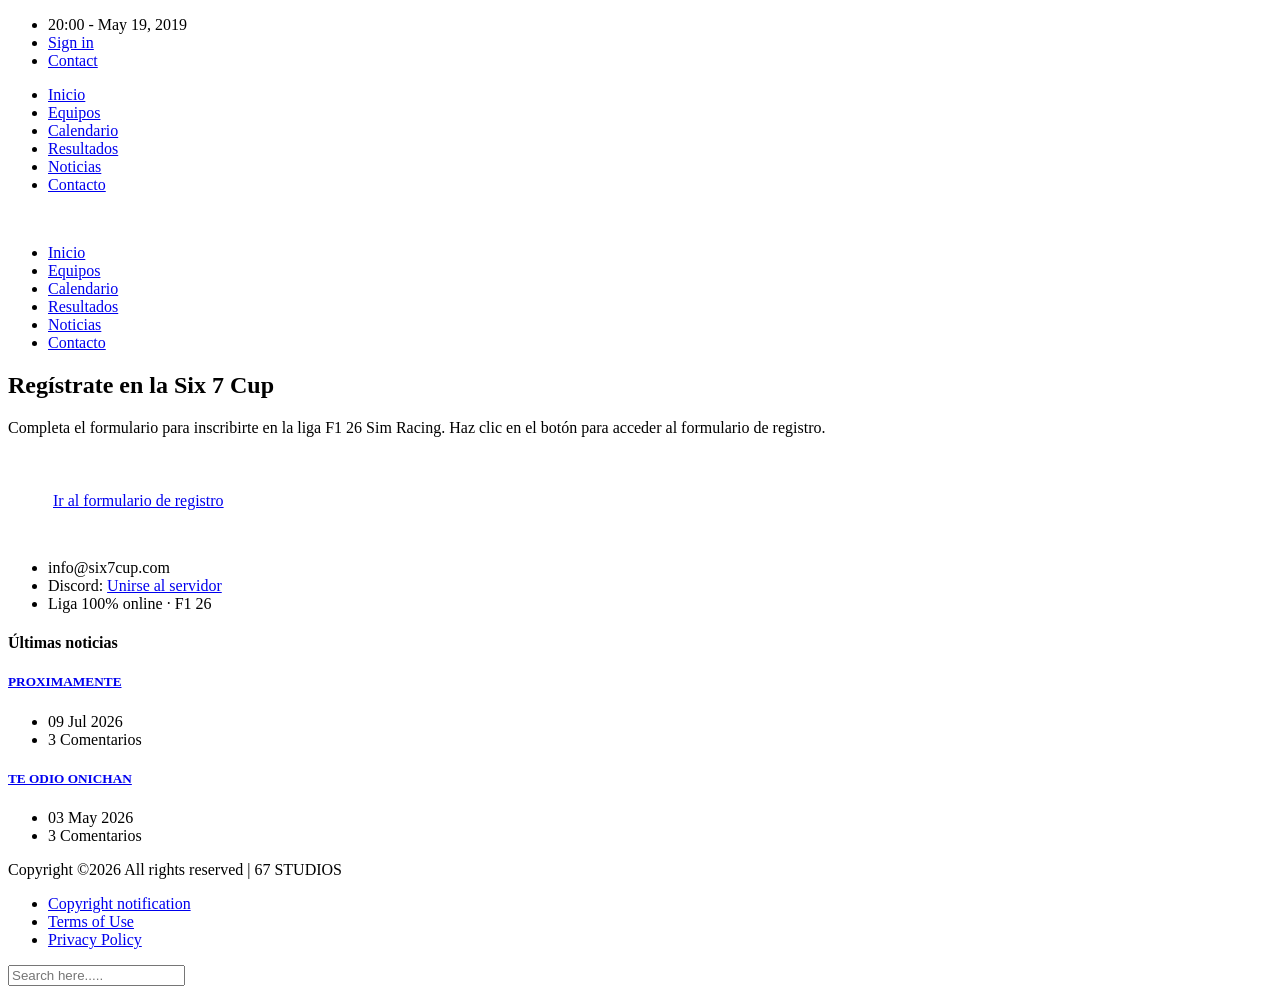
==== blog.html @ 01f26363 "Add files via upload" ====
<!DOCTYPE html>
<html lang="zxx">

<head>
    <meta charset="UTF-8">
    <meta name="description" content="Six 7 Cup - Inscripciones F1 26 Sim Racing League">
    <meta name="keywords" content="Six 7 Cup, F1 26, sim racing, liga, esports, iRacing, F1, inscripciones, registro">
    <meta name="viewport" content="width=device-width, initial-scale=1.0">
    <meta http-equiv="X-UA-Compatible" content="ie=edge">
    <title>Six 7 Cup | Registro</title>

    <!-- Google Font -->
    <link href="https://fonts.googleapis.com/css2?family=Titillium+Web:wght@400;600;700;900&family=Roboto:wght@300;400;500;700&display=swap" rel="stylesheet">

    <!-- Css Styles -->
    <link rel="stylesheet" href="css/bootstrap.min.css" type="text/css">
    <link rel="stylesheet" href="css/font-awesome.min.css" type="text/css">
    <link rel="stylesheet" href="css/owl.carousel.min.css" type="text/css">
    <link rel="stylesheet" href="css/magnific-popup.css" type="text/css">
    <link rel="stylesheet" href="css/slicknav.min.css" type="text/css">
    <link rel="stylesheet" href="css/style.css" type="text/css">
</head>

<body>
    <!-- Page Preloder -->
    <div id="preloder">
        <div class="loader"></div>
    </div>

    <!-- Offcanvas Menu Section Begin -->
    <div class="offcanvas-menu-overlay"></div>
    <div class="offcanvas-menu-wrapper">
        <div class="canvas-close">
            <i class="fa fa-close"></i>
        </div>
        <div class="search-btn search-switch">
            <i class="fa fa-search"></i>
        </div>
        <div class="header__top--canvas">
            <div class="ht-info">
                <ul>
                    <li>20:00 - May 19, 2019</li>
                    <li><a href="#">Sign in</a></li>
                    <li><a href="#">Contact</a></li>
                </ul>
            </div>
            <div class="ht-links">
                <a href="#"><i class="fa fa-facebook"></i></a>
                <a href="#"><i class="fa fa-vimeo"></i></a>
                <a href="#"><i class="fa fa-twitter"></i></a>
                <a href="#"><i class="fa fa-google-plus"></i></a>
                <a href="#"><i class="fa fa-instagram"></i></a>
            </div>
        </div>
        <ul class="main-menu mobile-menu">
            <li><a href="./index.html">Inicio</a></li>
            <li><a href="./club.html">Equipos</a></li>
            <li><a href="./schedule.html">Calendario</a></li>
            <li><a href="./result.html">Resultados</a></li>
            <li class="active"><a href="./blog.html">Noticias</a></li>
            <li><a href="./contact.html">Contacto</a></li>
        </ul>
        <div id="mobile-menu-wrap"></div>
    </div>
    <!-- Offcanvas Menu Section End -->

    <!-- Header Section Begin -->
    <header class="header-section">
        <div class="header__top">
            <div class="container">
                <div class="row">
                    <div class="col-lg-6">
                </div>
            </div>
        </div>
        <div class="header__nav">
            <div class="container">
                <div class="row">
                    <div class="col-lg-2">
                        <div class="logo">
                            <a href="./index.html"><img src="img/logo.png" alt=""></a>
                        </div>
                    </div>
                    <div class="col-lg-10">
                        <div class="nav-menu">
                            <ul class="main-menu">
                                <li class="active"><a href="./index.html">Inicio</a></li>
                                <li><a href="./club.html">Equipos</a></li>
                                <li><a href="./schedule.html">Calendario</a></li>
                                <li><a href="./result.html">Resultados</a></li>
                                <li><a href="./blog.html">Noticias</a></li>
                                <li><a href="./contact.html">Contacto</a></li>
                            </ul>
                            <div class="nm-right search-switch">
                                <i class="fa fa-search"></i>
                            </div>
                        </div>
                    </div>
                </div>
                <div class="canvas-open">
                    <i class="fa fa-bars"></i>
                </div>
            </div>
        </div>
    </header>
    <!-- Header End -->
     
    <!-- Breadcrumb Section Begin -->
    <section class="breadcrumb-section">
        <div class="container">
            <div class="row">
                <div class="col-lg-12">
                    <div class="bs-text">
                        <div class="container">
            <div class="row justify-content-center">
                <div class="col-lg-8 text-center">
                    <h2 style="margin-bottom: 20px;">Regístrate en la Six 7 Cup</h2>
                    <p style="margin-bottom: 40px; font-size: 16px;">
                        Completa el formulario para inscribirte en la liga F1 26 Sim Racing.
                        Haz clic en el botón para acceder al formulario de registro.
                    </p>
                    <a href="https://forms.gle/6UCf3dam8zU6a4mZ9" target="_blank" rel="noopener" class="site-btn" style="display: inline-block; padding: 15px 45px;">
                        Ir al formulario de registro
                    </a>
                </div>
            </div>
        </div>
                    </div>
                </div>
            </div>
        </div>
    </section>
    <!-- Breadcrumb Section End -->
    <!-- Blog Section End -->

    <!-- Footer Section Begin -->
    <footer class="footer-section">
        <div class="container">
            <div class="row">
                <div class="col-lg-3 col-md-6">
                    <div class="fs-logo">
                        <div class="logo">
                            <a href="./index.html"><img src="img/logo.png" alt=""></a>
                        </div>
                        <ul>
                            <li><i class="fa fa-envelope"></i> info@six7cup.com</li>
                            <li> <i class="fab fa-discord"></i> Discord: <a href="https://discord.gg/sHePrNEVdB" target="_blank" class="discord-btn">  Unirse al servidor </a></li>
                            <li><i class="fa fa-thumb-tack"></i> Liga 100% online &middot; F1 26</li>
                        </ul>
                        <div class="fs-social">
                            <a href="https://www.tiktok.com/@six.seven.cup" target="_blank">
                            <i class="fab fa-tiktok"></i>
                            </a>
                            <a href="https://www.instagram.com/sixseven_cup/" target="_blank">
                            <i class="fab fa-instagram"></i>
                            </a>
                            </div>
                        </div>
                </div>
              
                <div class="col-lg-4">
                    <div class="fs-widget">
                        <h4>Últimas noticias</h4>

                        <div class="fw-item">
                            <h5><a href="#">PROXIMAMENTE</a></h5>
                            <ul>
                                <li><i class="fa fa-calendar"></i> 09 Jul 2026</li>
                                <li><i class="fa fa-edit"></i> 3 Comentarios</li>
                            </ul>
                        </div>
                        <div class="fw-item">
                            <h5><a href="#">TE ODIO ONICHAN</a></h5>
                            <ul>
                                <li><i class="fa fa-calendar"></i> 03 May 2026</li>
                                <li><i class="fa fa-edit"></i> 3 Comentarios</li>
                            </ul>
                        </div>
                    </div>
                </div>
            </div>
        </div>
        <div class="container">
            <div class="copyright-option">
                <div class="row">
                    <div class="col-lg-12">
                        <div class="co-text"><p><!-- Link back to Colorlib can't be removed. Template is licensed under CC BY 3.0. -->
  Copyright &copy;<script>document.write(new Date().getFullYear());</script> All rights reserved | 67 STUDIOS</a>
  <!-- Link back to Colorlib can't be removed. Template is licensed under CC BY 3.0. --></p></div>
                        <div class="co-widget">
                            <ul>
                                <li><a href="#">Copyright notification</a></li>
                                <li><a href="#">Terms of Use</a></li>
                                <li><a href="#">Privacy Policy</a></li>
                            </ul>
                        </div>
                    </div>
                </div>
            </div>
        </div>
    </footer>
    <!-- Footer Section End -->

    <!-- Search model Begin -->
    <div class="search-model">
        <div class="h-100 d-flex align-items-center justify-content-center">
            <div class="search-close-switch"><i class="fa fa-close"></i></div>
            <form class="search-model-form">
                <input type="text" id="search-input" placeholder="Search here.....">
            </form>
        </div>
    </div>
    <!-- Search model end -->

    <!-- Js Plugins -->
    <script src="js/jquery-3.3.1.min.js"></script>
    <script src="js/bootstrap.min.js"></script>
    <script src="js/jquery.magnific-popup.min.js"></script>
    <script src="js/jquery.slicknav.js"></script>
    <script src="js/owl.carousel.min.js"></script>
    <script src="js/main.js"></script>
</body>

</html>
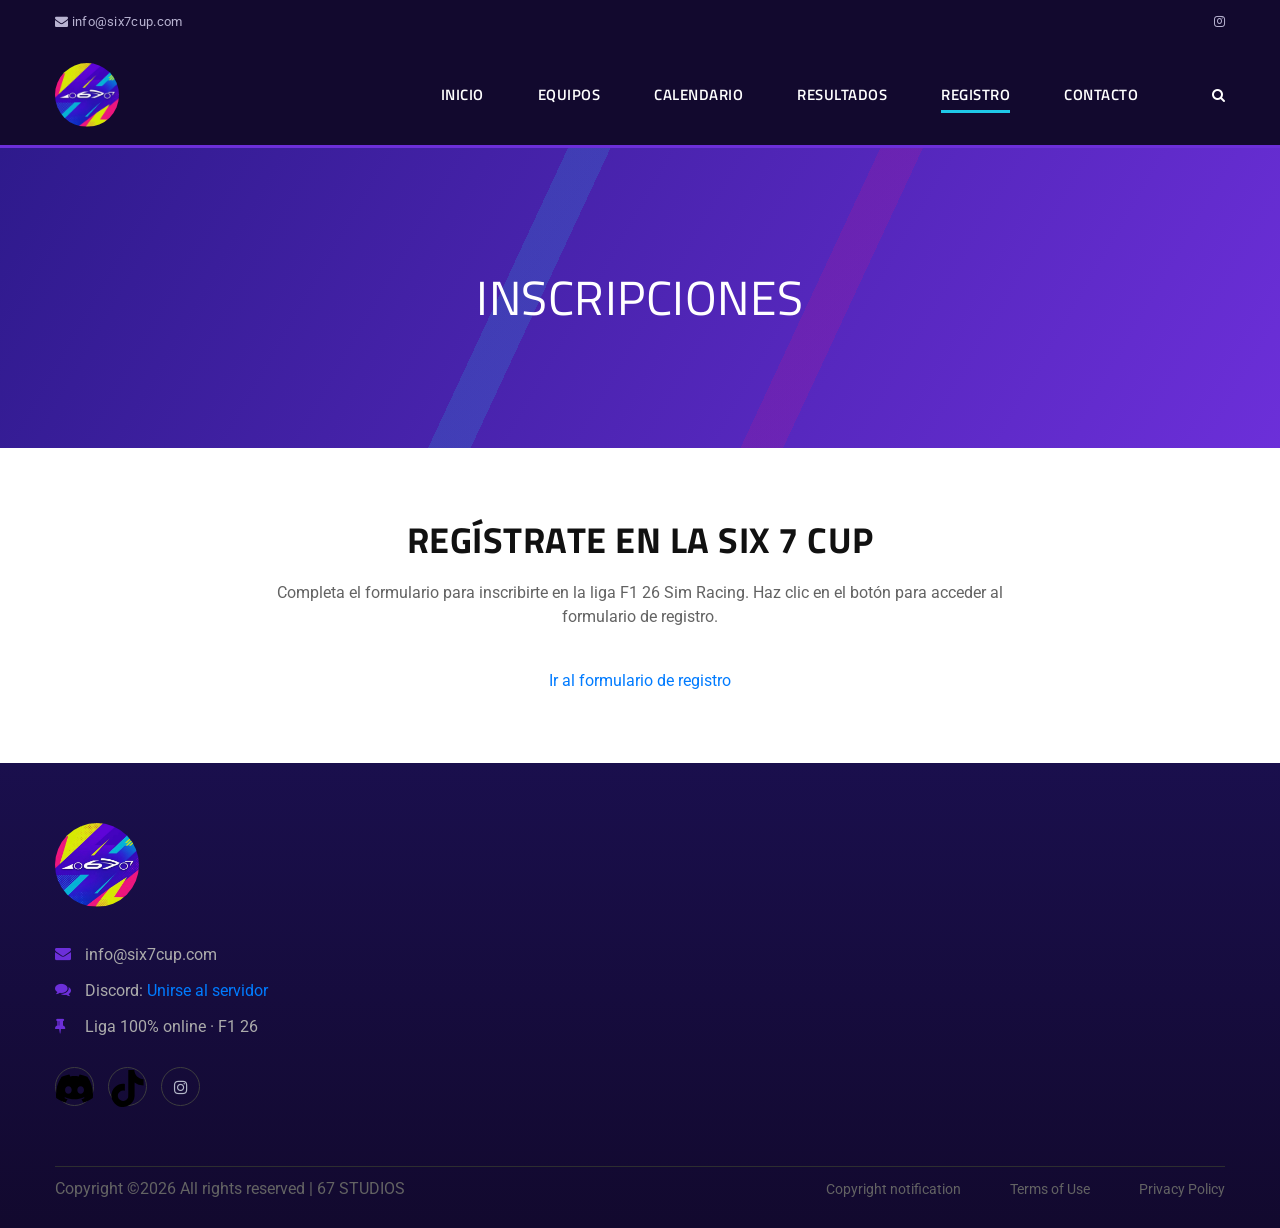
==== commit b4562dce: "Update blog.html" ====
--- a/blog.html
+++ b/blog.html
@@ -39,17 +39,13 @@
         <div class="header__top--canvas">
             <div class="ht-info">
                 <ul>
-                    <li>20:00 - May 19, 2019</li>
-                    <li><a href="#">Sign in</a></li>
-                    <li><a href="#">Contact</a></li>
+                    <li><a href="./contact.html">Contacto</a></li>
                 </ul>
             </div>
             <div class="ht-links">
-                <a href="#"><i class="fa fa-facebook"></i></a>
-                <a href="#"><i class="fa fa-vimeo"></i></a>
-                <a href="#"><i class="fa fa-twitter"></i></a>
-                <a href="#"><i class="fa fa-google-plus"></i></a>
-                <a href="#"><i class="fa fa-instagram"></i></a>
+                <a href="https://discord.gg/sHePrNEVdB" target="_blank" aria-label="Discord"><svg viewBox="0 0 24 24"><path d="M20.317 4.3698a19.7913 19.7913 0 00-4.8851-1.5152.0741.0741 0 00-.0785.0371c-.211.3753-.4447.8648-.6083 1.2495-1.8447-.2762-3.68-.2762-5.4868 0-.1636-.3933-.4058-.8742-.6177-1.2495a.077.077 0 00-.0785-.037 19.7362 19.7362 0 00-4.8852 1.515.0699.0699 0 00-.0321.0277C.5334 9.0458-.319 13.5799.0992 18.0578a.0824.0824 0 00.0312.0561c2.0528 1.5076 4.0413 2.4228 5.9929 3.0294a.0777.0777 0 00.0842-.0276c.4616-.6304.8731-1.2952 1.226-1.9942a.076.076 0 00-.0416-.1057c-.6528-.2476-1.2743-.5495-1.8722-.8923a.077.077 0 01-.0076-.1277c.1258-.0943.2517-.1923.3718-.2914a.0743.0743 0 01.0776-.0105c3.9278 1.7933 8.18 1.7933 12.0614 0a.0739.0739 0 01.0785.0095c.1202.099.246.1981.3728.2924a.077.077 0 01-.0066.1276 12.2986 12.2986 0 01-1.873.8914.0766.0766 0 00-.0407.1067c.3604.698.7719 1.3628 1.225 1.9932a.076.076 0 00.0842.0286c1.961-.6066 3.9495-1.5218 6.0023-3.0294a.077.077 0 00.0313-.0552c.5004-5.177-.8382-9.6739-3.5485-13.6604a.061.061 0 00-.0312-.0286zM8.02 15.3312c-1.1825 0-2.1569-1.0857-2.1569-2.419 0-1.3332.9555-2.419 2.157-2.419 1.2108 0 2.1757 1.0952 2.1568 2.419.0002 1.3332-.9555 2.419-2.1569 2.419zm7.9748 0c-1.1825 0-2.1569-1.0857-2.1569-2.419 0-1.3332.9554-2.419 2.1569-2.419 1.2108 0 2.1757 1.0952 2.1568 2.419 0 1.3332-.946 2.419-2.1568 2.419Z"/></svg></a>
+                <a href="https://www.tiktok.com/@six.seven.cup" target="_blank" aria-label="TikTok"><svg viewBox="0 0 24 24"><path d="M12.525.02c1.31-.02 2.61-.01 3.91-.02.08 1.53.63 3.09 1.75 4.17 1.12 1.11 2.7 1.62 4.24 1.79v4.03c-1.44-.05-2.89-.35-4.2-.97-.57-.26-1.1-.59-1.62-.93-.01 2.92.01 5.84-.02 8.75-.08 1.4-.54 2.79-1.35 3.94-1.31 1.92-3.58 3.17-5.91 3.21-1.43.08-2.86-.31-4.08-1.03-2.02-1.19-3.44-3.37-3.65-5.71-.02-.5-.03-1-.01-1.49.18-1.9 1.12-3.72 2.58-4.96 1.66-1.44 3.98-2.13 6.15-1.72.02 1.48-.04 2.96-.04 4.44-.99-.32-2.15-.23-3.02.37-.63.41-1.11 1.04-1.36 1.75-.21.51-.15 1.07-.14 1.61.24 1.64 1.82 3.02 3.5 2.87 1.12-.01 2.19-.66 2.77-1.61.19-.33.4-.67.41-1.06.1-1.79.06-3.57.07-5.36.01-4.03-.01-8.05.02-12.07Z"/></svg></a>
+                <a href="https://www.instagram.com/sixseven_cup/" target="_blank" aria-label="Instagram"><i class="fa fa-instagram"></i></a>
             </div>
         </div>
         <ul class="main-menu mobile-menu">
@@ -57,7 +53,7 @@
             <li><a href="./club.html">Equipos</a></li>
             <li><a href="./schedule.html">Calendario</a></li>
             <li><a href="./result.html">Resultados</a></li>
-            <li class="active"><a href="./blog.html">Noticias</a></li>
+            <li class="active"><a href="./blog.html">Registro</a></li>
             <li><a href="./contact.html">Contacto</a></li>
         </ul>
         <div id="mobile-menu-wrap"></div>
@@ -65,11 +61,24 @@
     <!-- Offcanvas Menu Section End -->
 
     <!-- Header Section Begin -->
-    <header class="header-section">
+        <header class="header-section">
         <div class="header__top">
             <div class="container">
                 <div class="row">
                     <div class="col-lg-6">
+                        <div class="ht-info">
+                            <ul>
+                                <li><i class="fa fa-envelope"></i> info@six7cup.com</li>
+                            </ul>
+                        </div>
+                    </div>
+                    <div class="col-lg-6">
+                        <div class="ht-links">
+                            <a href="https://discord.gg/sHePrNEVdB" target="_blank" aria-label="Discord"><svg viewBox="0 0 24 24"><path d="M20.317 4.3698a19.7913 19.7913 0 00-4.8851-1.5152.0741.0741 0 00-.0785.0371c-.211.3753-.4447.8648-.6083 1.2495-1.8447-.2762-3.68-.2762-5.4868 0-.1636-.3933-.4058-.8742-.6177-1.2495a.077.077 0 00-.0785-.037 19.7362 19.7362 0 00-4.8852 1.515.0699.0699 0 00-.0321.0277C.5334 9.0458-.319 13.5799.0992 18.0578a.0824.0824 0 00.0312.0561c2.0528 1.5076 4.0413 2.4228 5.9929 3.0294a.0777.0777 0 00.0842-.0276c.4616-.6304.8731-1.2952 1.226-1.9942a.076.076 0 00-.0416-.1057c-.6528-.2476-1.2743-.5495-1.8722-.8923a.077.077 0 01-.0076-.1277c.1258-.0943.2517-.1923.3718-.2914a.0743.0743 0 01.0776-.0105c3.9278 1.7933 8.18 1.7933 12.0614 0a.0739.0739 0 01.0785.0095c.1202.099.246.1981.3728.2924a.077.077 0 01-.0066.1276 12.2986 12.2986 0 01-1.873.8914.0766.0766 0 00-.0407.1067c.3604.698.7719 1.3628 1.225 1.9932a.076.076 0 00.0842.0286c1.961-.6066 3.9495-1.5218 6.0023-3.0294a.077.077 0 00.0313-.0552c.5004-5.177-.8382-9.6739-3.5485-13.6604a.061.061 0 00-.0312-.0286zM8.02 15.3312c-1.1825 0-2.1569-1.0857-2.1569-2.419 0-1.3332.9555-2.419 2.157-2.419 1.2108 0 2.1757 1.0952 2.1568 2.419.0002 1.3332-.9555 2.419-2.1569 2.419zm7.9748 0c-1.1825 0-2.1569-1.0857-2.1569-2.419 0-1.3332.9554-2.419 2.1569-2.419 1.2108 0 2.1757 1.0952 2.1568 2.419 0 1.3332-.946 2.419-2.1568 2.419Z"/></svg></a>
+                            <a href="https://www.tiktok.com/@six.seven.cup" target="_blank" aria-label="TikTok"><svg viewBox="0 0 24 24"><path d="M12.525.02c1.31-.02 2.61-.01 3.91-.02.08 1.53.63 3.09 1.75 4.17 1.12 1.11 2.7 1.62 4.24 1.79v4.03c-1.44-.05-2.89-.35-4.2-.97-.57-.26-1.1-.59-1.62-.93-.01 2.92.01 5.84-.02 8.75-.08 1.4-.54 2.79-1.35 3.94-1.31 1.92-3.58 3.17-5.91 3.21-1.43.08-2.86-.31-4.08-1.03-2.02-1.19-3.44-3.37-3.65-5.71-.02-.5-.03-1-.01-1.49.18-1.9 1.12-3.72 2.58-4.96 1.66-1.44 3.98-2.13 6.15-1.72.02 1.48-.04 2.96-.04 4.44-.99-.32-2.15-.23-3.02.37-.63.41-1.11 1.04-1.36 1.75-.21.51-.15 1.07-.14 1.61.24 1.64 1.82 3.02 3.5 2.87 1.12-.01 2.19-.66 2.77-1.61.19-.33.4-.67.41-1.06.1-1.79.06-3.57.07-5.36.01-4.03-.01-8.05.02-12.07Z"/></svg></a>
+                            <a href="https://www.instagram.com/sixseven_cup/" target="_blank" aria-label="Instagram"><i class="fa fa-instagram"></i></a>
+                        </div>
+                    </div>
                 </div>
             </div>
         </div>
@@ -84,11 +93,11 @@
                     <div class="col-lg-10">
                         <div class="nav-menu">
                             <ul class="main-menu">
-                                <li class="active"><a href="./index.html">Inicio</a></li>
+                                <li><a href="./index.html">Inicio</a></li>
                                 <li><a href="./club.html">Equipos</a></li>
                                 <li><a href="./schedule.html">Calendario</a></li>
                                 <li><a href="./result.html">Resultados</a></li>
-                                <li><a href="./blog.html">Noticias</a></li>
+                                <li class="active"><a href="./blog.html">Registro</a></li>
                                 <li><a href="./contact.html">Contacto</a></li>
                             </ul>
                             <div class="nm-right search-switch">
@@ -111,7 +120,17 @@
             <div class="row">
                 <div class="col-lg-12">
                     <div class="bs-text">
-                        <div class="container">
+                        <h2>Inscripciones</h2>
+                    </div>
+                </div>
+            </div>
+        </div>
+    </section>
+    <!-- Breadcrumb Section End -->
+
+    <!-- Registro Section Begin -->
+    <section class="blog-section spad">
+        <div class="container">
             <div class="row justify-content-center">
                 <div class="col-lg-8 text-center">
                     <h2 style="margin-bottom: 20px;">Regístrate en la Six 7 Cup</h2>
@@ -119,22 +138,17 @@
                         Completa el formulario para inscribirte en la liga F1 26 Sim Racing.
                         Haz clic en el botón para acceder al formulario de registro.
                     </p>
-                    <a href="https://forms.gle/6UCf3dam8zU6a4mZ9" target="_blank" rel="noopener" class="site-btn" style="display: inline-block; padding: 15px 45px;">
+                    <a href="https://forms.gle/6UCf3dam8zU6a4mZ9" target="_blank" rel="noopener" class="site-btn">
                         Ir al formulario de registro
                     </a>
                 </div>
             </div>
         </div>
-                    </div>
-                </div>
-            </div>
-        </div>
     </section>
-    <!-- Breadcrumb Section End -->
-    <!-- Blog Section End -->
+    <!-- Registro Section End -->
 
     <!-- Footer Section Begin -->
-    <footer class="footer-section">
+        <footer class="footer-section">
         <div class="container">
             <div class="row">
                 <div class="col-lg-3 col-md-6">
@@ -144,40 +158,17 @@
                         </div>
                         <ul>
                             <li><i class="fa fa-envelope"></i> info@six7cup.com</li>
-                            <li> <i class="fab fa-discord"></i> Discord: <a href="https://discord.gg/sHePrNEVdB" target="_blank" class="discord-btn">  Unirse al servidor </a></li>
+                            <li><i class="fa fa-comments"></i> Discord: <a href="https://discord.gg/sHePrNEVdB" target="_blank" class="discord-btn">Unirse al servidor</a></li>
                             <li><i class="fa fa-thumb-tack"></i> Liga 100% online &middot; F1 26</li>
                         </ul>
                         <div class="fs-social">
-                            <a href="https://www.tiktok.com/@six.seven.cup" target="_blank">
-                            <i class="fab fa-tiktok"></i>
-                            </a>
-                            <a href="https://www.instagram.com/sixseven_cup/" target="_blank">
-                            <i class="fab fa-instagram"></i>
-                            </a>
-                            </div>
-                        </div>
-                </div>
-              
-                <div class="col-lg-4">
-                    <div class="fs-widget">
-                        <h4>Últimas noticias</h4>
-
-                        <div class="fw-item">
-                            <h5><a href="#">PROXIMAMENTE</a></h5>
-                            <ul>
-                                <li><i class="fa fa-calendar"></i> 09 Jul 2026</li>
-                                <li><i class="fa fa-edit"></i> 3 Comentarios</li>
-                            </ul>
-                        </div>
-                        <div class="fw-item">
-                            <h5><a href="#">TE ODIO ONICHAN</a></h5>
-                            <ul>
-                                <li><i class="fa fa-calendar"></i> 03 May 2026</li>
-                                <li><i class="fa fa-edit"></i> 3 Comentarios</li>
-                            </ul>
-                        </div>
-                    </div>
-                </div>
+                            <a href="https://discord.gg/sHePrNEVdB" target="_blank" aria-label="Discord"><svg viewBox="0 0 24 24"><path d="M20.317 4.3698a19.7913 19.7913 0 00-4.8851-1.5152.0741.0741 0 00-.0785.0371c-.211.3753-.4447.8648-.6083 1.2495-1.8447-.2762-3.68-.2762-5.4868 0-.1636-.3933-.4058-.8742-.6177-1.2495a.077.077 0 00-.0785-.037 19.7362 19.7362 0 00-4.8852 1.515.0699.0699 0 00-.0321.0277C.5334 9.0458-.319 13.5799.0992 18.0578a.0824.0824 0 00.0312.0561c2.0528 1.5076 4.0413 2.4228 5.9929 3.0294a.0777.0777 0 00.0842-.0276c.4616-.6304.8731-1.2952 1.226-1.9942a.076.076 0 00-.0416-.1057c-.6528-.2476-1.2743-.5495-1.8722-.8923a.077.077 0 01-.0076-.1277c.1258-.0943.2517-.1923.3718-.2914a.0743.0743 0 01.0776-.0105c3.9278 1.7933 8.18 1.7933 12.0614 0a.0739.0739 0 01.0785.0095c.1202.099.246.1981.3728.2924a.077.077 0 01-.0066.1276 12.2986 12.2986 0 01-1.873.8914.0766.0766 0 00-.0407.1067c.3604.698.7719 1.3628 1.225 1.9932a.076.076 0 00.0842.0286c1.961-.6066 3.9495-1.5218 6.0023-3.0294a.077.077 0 00.0313-.0552c.5004-5.177-.8382-9.6739-3.5485-13.6604a.061.061 0 00-.0312-.0286zM8.02 15.3312c-1.1825 0-2.1569-1.0857-2.1569-2.419 0-1.3332.9555-2.419 2.157-2.419 1.2108 0 2.1757 1.0952 2.1568 2.419.0002 1.3332-.9555 2.419-2.1569 2.419zm7.9748 0c-1.1825 0-2.1569-1.0857-2.1569-2.419 0-1.3332.9554-2.419 2.1569-2.419 1.2108 0 2.1757 1.0952 2.1568 2.419 0 1.3332-.946 2.419-2.1568 2.419Z"/></svg></a>
+                            <a href="https://www.tiktok.com/@six.seven.cup" target="_blank" aria-label="TikTok"><svg viewBox="0 0 24 24"><path d="M12.525.02c1.31-.02 2.61-.01 3.91-.02.08 1.53.63 3.09 1.75 4.17 1.12 1.11 2.7 1.62 4.24 1.79v4.03c-1.44-.05-2.89-.35-4.2-.97-.57-.26-1.1-.59-1.62-.93-.01 2.92.01 5.84-.02 8.75-.08 1.4-.54 2.79-1.35 3.94-1.31 1.92-3.58 3.17-5.91 3.21-1.43.08-2.86-.31-4.08-1.03-2.02-1.19-3.44-3.37-3.65-5.71-.02-.5-.03-1-.01-1.49.18-1.9 1.12-3.72 2.58-4.96 1.66-1.44 3.98-2.13 6.15-1.72.02 1.48-.04 2.96-.04 4.44-.99-.32-2.15-.23-3.02.37-.63.41-1.11 1.04-1.36 1.75-.21.51-.15 1.07-.14 1.61.24 1.64 1.82 3.02 3.5 2.87 1.12-.01 2.19-.66 2.77-1.61.19-.33.4-.67.41-1.06.1-1.79.06-3.57.07-5.36.01-4.03-.01-8.05.02-12.07Z"/></svg></a>
+                            <a href="https://www.instagram.com/sixseven_cup/" target="_blank" aria-label="Instagram"><i class="fa fa-instagram"></i></a>
+                        </div>
+                    </div>
+                </div>
+                
             </div>
         </div>
         <div class="container">
@@ -185,7 +176,7 @@
                 <div class="row">
                     <div class="col-lg-12">
                         <div class="co-text"><p><!-- Link back to Colorlib can't be removed. Template is licensed under CC BY 3.0. -->
-  Copyright &copy;<script>document.write(new Date().getFullYear());</script> All rights reserved | 67 STUDIOS</a>
+  Copyright &copy;<script>document.write(new Date().getFullYear());</script> All rights reserved | 67 STUDIOS
   <!-- Link back to Colorlib can't be removed. Template is licensed under CC BY 3.0. --></p></div>
                         <div class="co-widget">
                             <ul>
@@ -221,4 +212,4 @@
     <script src="js/main.js"></script>
 </body>
 
-</html>+</html>
--- a/css/style.css
+++ b/css/style.css
@@ -0,0 +1,2994 @@
+/******************************************************************
+  Template Name: Six 7 Cup
+  Description: Six 7 Cup - F1 26 Sim Racing League
+  Base template by Colorlib (Specer), restyled for Six 7 Cup
+  Version: 1.0
+******************************************************************/
+
+/*----------------------------------------*/
+/* Six 7 Cup Brand Colors */
+/*----------------------------------------*/
+
+:root {
+	--s7-purple: #6C2FD9;
+	--s7-purple-dark: #2E1A8C;
+	--s7-indigo: #1A0F4D;
+	--s7-indigo-darker: #12092E;
+	--s7-magenta: #EC0E7C;
+	--s7-cyan: #1FC8E8;
+	--s7-lime: #D6E637;
+	--s7-white: #ffffff;
+}
+
+/*------------------------------------------------------------------
+[Table of contents]
+
+1.  Template default CSS
+	1.1	Variables
+	1.2	Mixins
+	1.3	Flexbox
+	1.4	Reset
+2.  Helper Css
+3.  Header Section
+4.  Hero Section
+5.  Match Schedule Section
+6.  Latest News Section
+7.  Video Section
+8.  Popular News Section
+9.  Contact
+10.  Footer Style
+
+-------------------------------------------------------------------*/
+
+/*----------------------------------------*/
+
+/* Template default CSS
+/*----------------------------------------*/
+
+html,
+body {
+	height: 100%;
+	font-family: "Roboto", sans-serif;
+	-webkit-font-smoothing: antialiased;
+	font-smoothing: antialiased;
+}
+
+h1,
+h2,
+h3,
+h4,
+h5,
+h6 {
+	margin: 0;
+	color: #111111;
+	font-weight: 700;
+	font-family: "Titillium Web", sans-serif;
+	text-transform: uppercase;
+	letter-spacing: 0.5px;
+}
+
+h1 {
+	font-size: 70px;
+}
+
+h2 {
+	font-size: 36px;
+}
+
+h3 {
+	font-size: 30px;
+}
+
+h4 {
+	font-size: 24px;
+}
+
+h5 {
+	font-size: 18px;
+}
+
+h6 {
+	font-size: 16px;
+}
+
+p {
+	font-size: 16px;
+	font-family: "Roboto", sans-serif;
+	color: #636363;
+	font-weight: 400;
+	line-height: 24px;
+	margin: 0 0 15px 0;
+}
+
+img {
+	max-width: 100%;
+}
+
+input:focus,
+select:focus,
+button:focus,
+textarea:focus {
+	outline: none;
+}
+
+a:hover,
+a:focus {
+	text-decoration: none;
+	outline: none;
+	color: #fff;
+}
+
+ul,
+ol {
+	padding: 0;
+	margin: 0;
+}
+
+/*---------------------
+  Helper CSS
+-----------------------*/
+
+.section-title {
+	position: relative;
+	padding-bottom: 16px;
+	margin-bottom: 30px;
+}
+
+.section-title.sidebar-title:before {
+	height: 2px;
+}
+
+.section-title.sidebar-title:after {
+	height: 2px;
+}
+
+.section-title.sidebar-title h5 {
+	font-size: 20px;
+	color: #151618;
+	font-weight: 500;
+}
+
+.section-title:before {
+	position: absolute;
+	left: 0;
+	bottom: 0;
+	height: 3px;
+	width: 70px;
+	background: var(--s7-purple);
+	content: "";
+	z-index: 1;
+}
+
+.section-title:after {
+	position: absolute;
+	left: 0;
+	bottom: 0;
+	height: 3px;
+	width: 100%;
+	background: #f2f2f2;
+	content: "";
+}
+
+.section-title h3 {
+	font-size: 28px;
+	color: #151618;
+	font-weight: 300;
+}
+
+.section-title h3 span {
+	font-weight: 700;
+}
+
+.section-title.light h3 {
+	color: #ffffff;
+}
+
+.section-title.light:after {
+	background: rgba(255, 255, 255, 0.12);
+}
+
+.section-title.light:before {
+	background: var(--s7-cyan);
+}
+
+.set-bg {
+	background-repeat: no-repeat;
+	background-size: cover;
+	background-position: top center;
+}
+
+.spad {
+	padding-top: 100px;
+	padding-bottom: 100px;
+}
+
+.spad-2 {
+	padding-top: 50px;
+	padding-bottom: 70px;
+}
+
+.text-white h1,
+.text-white h2,
+.text-white h3,
+.text-white h4,
+.text-white h5,
+.text-white h6,
+.text-white p,
+.text-white span,
+.text-white li,
+.text-white a {
+	color: #fff;
+}
+
+/* buttons */
+
+.primary-btn {
+	font-size: 15px;
+	color: #ffffff;
+	background: var(--s7-magenta);
+	font-family: "Titillium Web", sans-serif;
+	font-weight: 700;
+	text-transform: uppercase;
+	letter-spacing: 1px;
+	display: inline-block;
+	padding: 14px 32px 12px;
+	-webkit-clip-path: polygon(10px 0, 100% 0, calc(100% - 10px) 100%, 0 100%);
+	clip-path: polygon(10px 0, 100% 0, calc(100% - 10px) 100%, 0 100%);
+	-webkit-transition: all 0.25s;
+	-o-transition: all 0.25s;
+	transition: all 0.25s;
+}
+
+.primary-btn:hover {
+	background: var(--s7-cyan);
+	color: var(--s7-indigo-darker);
+}
+
+.secondary-btn {
+	font-size: 15px;
+	color: #ffffff;
+	background: transparent;
+	border: 2px solid rgba(255, 255, 255, 0.4);
+	font-family: "Titillium Web", sans-serif;
+	font-weight: 700;
+	text-transform: uppercase;
+	letter-spacing: 1px;
+	display: inline-block;
+	padding: 12px 30px 10px;
+	margin-left: 14px;
+	-webkit-transition: all 0.25s;
+	-o-transition: all 0.25s;
+	transition: all 0.25s;
+}
+
+.secondary-btn:hover {
+	border-color: var(--s7-cyan);
+	color: var(--s7-cyan);
+}
+
+/* Preloder */
+
+#preloder {
+	position: fixed;
+	width: 100%;
+	height: 100%;
+	top: 0;
+	left: 0;
+	z-index: 999999;
+	background: #000;
+}
+
+.loader {
+	width: 40px;
+	height: 40px;
+	position: absolute;
+	top: 50%;
+	left: 50%;
+	margin-top: -13px;
+	margin-left: -13px;
+	border-radius: 60px;
+	animation: loader 0.8s linear infinite;
+	-webkit-animation: loader 0.8s linear infinite;
+}
+
+@keyframes loader {
+	0% {
+		-webkit-transform: rotate(0deg);
+		transform: rotate(0deg);
+		border: 4px solid #f44336;
+		border-left-color: transparent;
+	}
+	50% {
+		-webkit-transform: rotate(180deg);
+		transform: rotate(180deg);
+		border: 4px solid #673ab7;
+		border-left-color: transparent;
+	}
+	100% {
+		-webkit-transform: rotate(360deg);
+		transform: rotate(360deg);
+		border: 4px solid #f44336;
+		border-left-color: transparent;
+	}
+}
+
+@-webkit-keyframes loader {
+	0% {
+		-webkit-transform: rotate(0deg);
+		border: 4px solid #f44336;
+		border-left-color: transparent;
+	}
+	50% {
+		-webkit-transform: rotate(180deg);
+		border: 4px solid #673ab7;
+		border-left-color: transparent;
+	}
+	100% {
+		-webkit-transform: rotate(360deg);
+		border: 4px solid #f44336;
+		border-left-color: transparent;
+	}
+}
+
+/* Search Option */
+
+.spacial-controls {
+	position: fixed;
+	width: 111px;
+	height: 91px;
+	top: 0;
+	right: 0;
+	z-index: 999;
+}
+
+.spacial-controls .search-switch {
+	display: block;
+	height: 100%;
+	padding-top: 30px;
+	background: #323232;
+	text-align: center;
+	cursor: pointer;
+}
+
+.search-model {
+	display: none;
+	position: fixed;
+	width: 100%;
+	height: 100%;
+	left: 0;
+	top: 0;
+	background: #000;
+	z-index: 99999;
+}
+
+.search-model-form {
+	padding: 0 15px;
+}
+
+.search-model-form input {
+	width: 500px;
+	font-size: 40px;
+	border: none;
+	border-bottom: 2px solid #333;
+	background: none;
+	color: #999;
+}
+
+.search-close-switch {
+	position: absolute;
+	width: 50px;
+	height: 50px;
+	background: #333;
+	color: #fff;
+	text-align: center;
+	border-radius: 50%;
+	font-size: 28px;
+	line-height: 28px;
+	top: 30px;
+	cursor: pointer;
+	display: -webkit-box;
+	display: -ms-flexbox;
+	display: flex;
+	-webkit-box-align: center;
+	-ms-flex-align: center;
+	align-items: center;
+	-webkit-box-pack: center;
+	-ms-flex-pack: center;
+	justify-content: center;
+}
+
+/*---------------------
+  Header
+-----------------------*/
+
+.header__top {
+	background: var(--s7-indigo-darker);
+}
+
+.header__top .ht-info ul li {
+	list-style: none;
+	display: inline-block;
+	margin-right: 35px;
+	position: relative;
+	font-size: 13px;
+	color: #b8b3d1;
+	padding: 12px 0 13px;
+	letter-spacing: 0.3px;
+}
+
+.header__top .ht-info ul li:after {
+	position: absolute;
+	right: -20px;
+	top: 12px;
+	width: 1px;
+	height: 18px;
+	background: rgba(255, 255, 255, 0.15);
+	content: "";
+}
+
+.header__top .ht-info ul li:last-child:after {
+	display: none;
+}
+
+.header__top .ht-info ul li a {
+	font-size: 13px;
+	color: #b8b3d1;
+}
+
+.header__top .ht-info ul li a:hover {
+	color: var(--s7-cyan);
+}
+
+.header__top .ht-links {
+	text-align: right;
+}
+
+.header__top .ht-links a {
+	display: inline-block;
+	font-size: 13px;
+	color: #b8b3d1;
+	margin-left: 20px;
+	padding: 12px 0 13px;
+}
+
+.header__top .ht-links a:hover {
+	color: var(--s7-cyan);
+}
+
+.header__nav {
+	background: var(--s7-indigo-darker);
+	border-bottom: 3px solid var(--s7-purple);
+}
+
+.header__nav .logo {
+	padding: 18px 0;
+}
+
+.header__nav .logo a {
+	display: inline-block;
+}
+
+.header__nav .logo a img {
+	width: 64px;
+	height: 64px;
+	border-radius: 50%;
+}
+
+.header__nav .nav-menu {
+	text-align: right;
+}
+
+.header__nav .nav-menu .main-menu {
+	display: inline-block;
+}
+
+.header__nav .nav-menu .main-menu li {
+	display: inline-block;
+	list-style: none;
+	margin-right: 50px;
+	position: relative;
+}
+
+.header__nav .nav-menu .main-menu li .dropdown {
+	position: absolute;
+	left: 0;
+	top: 115px;
+	width: 180px;
+	background: #ffffff;
+	z-index: 99;
+	opacity: 0;
+	visibility: hidden;
+	-webkit-transition: all 0.3s;
+	-o-transition: all 0.3s;
+	transition: all 0.3s;
+}
+
+.header__nav .nav-menu .main-menu li .dropdown li {
+	margin-right: 0;
+	display: block;
+	text-align: left;
+}
+
+.header__nav .nav-menu .main-menu li .dropdown li a {
+	padding: 5px 20px;
+	display: block;
+	color: #151618;
+	-webkit-transition: all 0.3s;
+	-o-transition: all 0.3s;
+	transition: all 0.3s;
+	text-transform: capitalize;
+}
+
+.header__nav .nav-menu .main-menu li .dropdown li a:hover {
+	color: var(--s7-purple);
+}
+
+.header__nav .nav-menu .main-menu li .dropdown li a:after {
+	display: none;
+}
+
+.header__nav .nav-menu .main-menu li.active a:after {
+	opacity: 1;
+}
+
+.header__nav .nav-menu .main-menu li:hover a:after {
+	opacity: 1;
+}
+
+.header__nav .nav-menu .main-menu li:hover .dropdown {
+	opacity: 1;
+	visibility: visible;
+	top: 95px;
+}
+
+.header__nav .nav-menu .main-menu li a {
+	font-size: 15px;
+	color: #ffffff;
+	font-weight: 600;
+	font-family: "Titillium Web", sans-serif;
+	display: inline-block;
+	text-transform: uppercase;
+	letter-spacing: 0.5px;
+	padding: 39px 0;
+	position: relative;
+}
+
+.header__nav .nav-menu .main-menu li a:after {
+	position: absolute;
+	left: 0;
+	top: 65px;
+	height: 3px;
+	width: 100%;
+	background: var(--s7-cyan);
+	content: "";
+	-webkit-transition: all 0.3s;
+	-o-transition: all 0.3s;
+	transition: all 0.3s;
+	opacity: 0;
+}
+
+.header__nav .nav-menu .nm-right {
+	display: inline-block;
+	margin-left: 20px;
+	cursor: pointer;
+}
+
+.header__nav .nav-menu .nm-right i {
+	font-size: 14px;
+	color: #ffffff;
+}
+
+.canvas-open {
+	display: none;
+}
+
+.offcanvas-menu-wrapper {
+	display: none;
+}
+
+/*---------------------
+  Hero
+-----------------------*/
+
+.hero-section {
+	height: 700px;
+	display: -webkit-box;
+	display: -ms-flexbox;
+	display: flex;
+	-webkit-box-align: center;
+	-ms-flex-align: center;
+	align-items: center;
+	-webkit-box-pack: center;
+	-ms-flex-pack: center;
+	justify-content: center;
+	position: relative;
+	overflow: hidden;
+	background: linear-gradient(135deg, var(--s7-indigo) 0%, var(--s7-purple-dark) 45%, var(--s7-purple) 100%);
+}
+
+.hero-section::before {
+	content: '';
+	position: absolute;
+	inset: 0;
+	background-image:
+		linear-gradient(115deg, transparent 38%, rgba(31, 200, 232, 0.16) 38%, rgba(31, 200, 232, 0.16) 41%, transparent 41%),
+		linear-gradient(115deg, transparent 54%, rgba(214, 230, 55, 0.14) 54%, rgba(214, 230, 55, 0.14) 57%, transparent 57%),
+		linear-gradient(115deg, transparent 70%, rgba(236, 14, 124, 0.14) 70%, rgba(236, 14, 124, 0.14) 73%, transparent 73%);
+	pointer-events: none;
+}
+
+.hero-section .container {
+	position: relative;
+	z-index: 2;
+}
+
+.hs-item .hs-text {
+	text-align: left;
+	padding: 60px 0;
+}
+
+.hs-tag {
+	display: inline-block;
+	background: var(--s7-magenta);
+	color: #ffffff;
+	font-family: "Titillium Web", sans-serif;
+	font-size: 12px;
+	font-weight: 700;
+	text-transform: uppercase;
+	letter-spacing: 1.5px;
+	padding: 6px 16px;
+	margin-bottom: 18px;
+}
+
+.hs-item .hs-text h4 {
+	color: var(--s7-cyan);
+	font-size: 15px;
+	font-weight: 600;
+	text-transform: uppercase;
+	letter-spacing: 1px;
+	margin-bottom: 16px;
+}
+
+.hs-item .hs-text h4 i {
+	margin-right: 6px;
+}
+
+.hs-item .hs-text h2 {
+	font-size: 52px;
+	line-height: 1.15;
+	color: #ffffff;
+	font-weight: 900;
+	margin-bottom: 22px;
+}
+
+.hs-meta {
+	margin-bottom: 34px;
+}
+
+.hs-meta li {
+	list-style: none;
+	display: inline-block;
+	color: rgba(255, 255, 255, 0.75);
+	font-size: 14px;
+	margin-right: 26px;
+}
+
+.hs-meta li i {
+	color: var(--s7-lime);
+	margin-right: 6px;
+}
+
+/*---------------------
+  Trending News
+-----------------------*/
+
+.trending-news-section {
+	background: var(--s7-indigo);
+	position: relative;
+	padding: 18px 0;
+}
+
+.trending-news-section .tn-title {
+	font-size: 20px;
+	color: #ffffff;
+	font-weight: 500;
+	background: var(--s7-purple);
+	text-align: right;
+	padding-right: 75px;
+	padding-top: 14px;
+	width: 32%;
+	position: absolute;
+	left: 0;
+	top: 0;
+	height: 100%;
+	z-index: 1;
+}
+
+.trending-news-section .news-slider.owl-carousel .owl-nav {
+	position: absolute;
+	right: 0;
+	top: 0;
+}
+
+.trending-news-section .news-slider.owl-carousel .owl-nav button {
+	height: 22px;
+	width: 22px;
+	border: 1px solid #8a8b8c;
+	text-align: center;
+	font-size: 12px;
+	color: #ababab;
+	line-height: 22px;
+	margin-left: 10px;
+	background: var(--s7-indigo);
+}
+
+.trending-news-section .news-slider .nt-item {
+	font-size: 16px;
+	color: #ffffff;
+	font-weight: 500;
+	padding-left: 265px;
+}
+
+/*---------------------
+  Podium / Standings Section
+-----------------------*/
+
+.podium-section {
+	padding: 80px 0 70px;
+	background: linear-gradient(180deg, var(--s7-indigo-darker) 0%, var(--s7-indigo) 100%);
+}
+
+.podium-row {
+	margin-bottom: 40px;
+}
+
+.podium-card {
+	background: rgba(255, 255, 255, 0.04);
+	border: 1px solid rgba(255, 255, 255, 0.08);
+	border-top: 4px solid var(--s7-cyan);
+	text-align: center;
+	padding: 30px 15px 26px;
+	margin-bottom: 20px;
+}
+
+.podium-card.p1 {
+	border-top-color: var(--s7-lime);
+	padding-top: 46px;
+	padding-bottom: 42px;
+	background: rgba(255, 255, 255, 0.07);
+}
+
+.podium-card.p3 {
+	border-top-color: var(--s7-magenta);
+}
+
+.podium-pos {
+	display: inline-block;
+	font-family: "Titillium Web", sans-serif;
+	font-weight: 900;
+	font-size: 14px;
+	letter-spacing: 1px;
+	color: var(--s7-cyan);
+	background: rgba(31, 200, 232, 0.12);
+	padding: 4px 14px;
+	margin-bottom: 16px;
+}
+
+.podium-card.p1 .podium-pos {
+	color: var(--s7-indigo-darker);
+	background: var(--s7-lime);
+}
+
+.podium-card.p3 .podium-pos {
+	color: var(--s7-magenta);
+	background: rgba(236, 14, 124, 0.14);
+}
+
+.podium-avatar {
+	width: 74px;
+	height: 74px;
+	line-height: 74px;
+	border-radius: 50%;
+	background: var(--s7-purple);
+	color: #ffffff;
+	font-family: "Titillium Web", sans-serif;
+	font-weight: 700;
+	font-size: 22px;
+	margin: 0 auto 16px;
+}
+
+.podium-card.p1 .podium-avatar {
+	width: 90px;
+	height: 90px;
+	line-height: 90px;
+	font-size: 26px;
+	background: linear-gradient(135deg, var(--s7-magenta), var(--s7-purple));
+}
+
+.podium-card h5 {
+	color: #ffffff;
+	font-size: 17px;
+	margin-bottom: 6px;
+}
+
+.podium-team {
+	display: block;
+	color: rgba(255, 255, 255, 0.6);
+	font-size: 13px;
+	margin-bottom: 12px;
+}
+
+.podium-points {
+	display: inline-block;
+	font-family: "Titillium Web", sans-serif;
+	font-weight: 900;
+	font-size: 18px;
+	color: var(--s7-cyan);
+	letter-spacing: 0.5px;
+}
+
+.podium-card.p1 .podium-points {
+	color: var(--s7-lime);
+	font-size: 22px;
+}
+
+.standings-table {
+	background: rgba(255, 255, 255, 0.03);
+	border: 1px solid rgba(255, 255, 255, 0.08);
+	padding: 10px 25px 30px;
+}
+
+.standings-table table {
+	width: 100%;
+	border-collapse: collapse;
+}
+
+.standings-table thead th {
+	text-align: left;
+	color: rgba(255, 255, 255, 0.5);
+	font-family: "Titillium Web", sans-serif;
+	font-size: 12px;
+	text-transform: uppercase;
+	letter-spacing: 1px;
+	font-weight: 700;
+	padding: 16px 10px 12px;
+	border-bottom: 1px solid rgba(255, 255, 255, 0.1);
+}
+
+.standings-table tbody td {
+	color: #ffffff;
+	font-size: 15px;
+	padding: 14px 10px;
+	border-bottom: 1px solid rgba(255, 255, 255, 0.06);
+}
+
+.standings-table tbody td:first-child {
+	color: var(--s7-cyan);
+	font-family: "Titillium Web", sans-serif;
+	font-weight: 700;
+	width: 60px;
+}
+
+.standings-table tbody td:last-child {
+	font-family: "Titillium Web", sans-serif;
+	font-weight: 700;
+}
+
+.standings-table .view-all-btn {
+	margin: 24px auto 0;
+	display: table;
+	margin-left: auto;
+	margin-right: auto;
+}
+
+/*---------------------
+  Soccer Section
+-----------------------*/
+
+.soccer-section {
+	padding: 70px 0;
+}
+
+.soccer-section .col-lg-12 {
+	padding-left: 5px !important;
+	padding-right: 5px !important;
+}
+
+.soccer-section .col-lg-3 {
+	padding-left: 5px !important;
+	padding-right: 5px !important;
+}
+
+.soccer-item {
+	height: 405px;
+	position: relative;
+	margin-bottom: 10px;
+}
+
+.soccer-item .si-tag {
+	color: #ffffff;
+	background: var(--s7-purple);
+	font-size: 10px;
+	font-weight: 500;
+	display: inline-block;
+	text-transform: uppercase;
+	letter-spacing: 1px;
+	padding: 3px 9px;
+	position: absolute;
+	left: 10px;
+	top: 10px;
+}
+
+.soccer-item .si-text {
+	position: absolute;
+	left: 0;
+	bottom: 25px;
+	width: 100%;
+	padding: 0 30px;
+}
+
+.soccer-item .si-text h5 {
+	margin-bottom: 6px;
+}
+
+.soccer-item .si-text h5 a {
+	color: #ffffff;
+	font-weight: 500;
+	line-height: 26px;
+}
+
+.soccer-item .si-text ul li {
+	list-style: none;
+	display: inline-block;
+	font-size: 13px;
+	color: #ffffff;
+	margin-right: 20px;
+	position: relative;
+}
+
+.soccer-item .si-text ul li:after {
+	position: absolute;
+	right: -12px;
+	top: 0;
+	content: "|";
+}
+
+.soccer-item .si-text ul li:last-child {
+	margin-right: 0;
+}
+
+.soccer-item .si-text ul li:last-child:after {
+	display: none;
+}
+
+/*---------------------
+  Latest Section
+-----------------------*/
+
+.latest-section {
+	padding-bottom: 30px;
+}
+
+.section-title.latest-title h3 {
+	float: left;
+}
+
+.section-title.latest-title ul {
+	text-align: right;
+}
+
+.section-title.latest-title ul li {
+	display: inline-block;
+	list-style: none;
+	font-size: 14px;
+	font-weight: 500;
+	color: #151618;
+	padding: 4px 12px;
+	background: #f2f2f2;
+	-webkit-transition: all 0.3s;
+	-o-transition: all 0.3s;
+	transition: all 0.3s;
+	margin-right: 5px;
+	cursor: pointer;
+}
+
+.section-title.latest-title ul li:last-child {
+	margin-right: 0;
+}
+
+.section-title.latest-title ul li:hover {
+	background: var(--s7-purple);
+	color: #ffffff;
+}
+
+.news-item {
+	overflow: hidden;
+	margin-bottom: 30px;
+}
+
+.news-item.left-news .ni-pic {
+	height: 240px;
+	position: relative;
+	float: none;
+}
+
+.news-item.left-news .ni-pic .ni-tag {
+	color: #ffffff;
+	background: var(--s7-purple);
+	font-size: 10px;
+	font-weight: 500;
+	display: inline-block;
+	text-transform: uppercase;
+	letter-spacing: 1px;
+	padding: 3px 9px;
+	position: absolute;
+	left: 10px;
+	top: 10px;
+}
+
+.news-item.left-news .ni-text {
+	padding-top: 25px;
+	overflow: visible;
+}
+
+.news-item.left-news .ni-text h4 {
+	margin-bottom: 15px;
+}
+
+.news-item.left-news .ni-text h4 a {
+	color: #151618;
+	line-height: 32px;
+	font-weight: 500;
+}
+
+.news-item.left-news .ni-text ul {
+	margin-bottom: 20px;
+}
+
+.news-item.left-news .ni-text p {
+	font-size: 14px;
+	color: #636363;
+	line-height: 24px;
+}
+
+.news-item .ni-pic {
+	float: left;
+	margin-right: 20px;
+}
+
+.news-item .ni-pic img {
+	height: 100px;
+	width: 100px;
+}
+
+.news-item .ni-text {
+	overflow: hidden;
+	padding-top: 6px;
+}
+
+.news-item .ni-text h5 {
+	margin-bottom: 8px;
+}
+
+.news-item .ni-text h5 a {
+	color: #151618;
+	font-weight: 500;
+	line-height: 26px;
+}
+
+.news-item .ni-text ul li {
+	list-style: none;
+	display: inline-block;
+	font-size: 14px;
+	color: #ababab;
+	margin-right: 20px;
+	position: relative;
+}
+
+.news-item .ni-text ul li i {
+	color: var(--s7-purple);
+}
+
+.news-item .ni-text ul li:after {
+	position: absolute;
+	right: -12px;
+	top: 0;
+	content: "|";
+}
+
+.news-item .ni-text ul li:last-child {
+	margin-right: 0;
+}
+
+.news-item .ni-text ul li:last-child:after {
+	display: none;
+}
+
+.points-table table {
+	width: 100%;
+}
+
+.points-table table thead tr th {
+	font-size: 14px;
+	color: #ffffff;
+	font-weight: 500;
+	background: var(--s7-indigo-darker);
+	padding: 14px 0 13px;
+}
+
+.points-table table thead tr th.th-o {
+	text-align: center;
+}
+
+.points-table table tbody {
+	border: 1px solid #e5e5e5;
+	border-top: none;
+	border-bottom: none;
+}
+
+.points-table table tbody tr {
+	border-bottom: 1px solid #e7e7e7;
+}
+
+.points-table table tbody tr td {
+	text-align: center;
+	font-size: 14px;
+	color: #636363;
+	padding: 12px 0;
+}
+
+.points-table table tbody tr td.team-name {
+	text-align: left;
+	width: 130px;
+}
+
+.points-table table tbody tr td.team-name img {
+	height: 22px;
+	width: 36px;
+	margin-right: 6px;
+	display: inline-block;
+}
+
+.points-table table tbody tr td.team-name span {
+	display: inline-block;
+	font-size: 14px;
+	color: #2d2d2d;
+	font-weight: 500;
+}
+
+.points-table .p-all {
+	font-size: 14px;
+	color: #000000;
+	text-transform: uppercase;
+	font-weight: 500;
+	letter-spacing: 1px;
+	background: #f2f2f2;
+	display: block;
+	text-align: center;
+	padding: 15px;
+}
+
+/*---------------------
+  Video Section
+-----------------------*/
+
+.video-section {
+	margin-bottom: 70px;
+}
+
+.video-slider.owl-carousel {
+	margin-right: 0;
+}
+
+.video-slider.owl-carousel .col-lg-3 {
+	max-width: 100%;
+}
+
+.video-slider.owl-carousel .owl-nav {
+	position: absolute;
+	right: 15px;
+	top: -78px;
+}
+
+.video-slider.owl-carousel .owl-nav button {
+	font-size: 20px;
+	color: #636363;
+	width: 30px;
+	height: 30px;
+	border: 1px solid #d5d5d5;
+	line-height: 30px;
+	text-align: center;
+	-webkit-transition: all 0.3s;
+	-o-transition: all 0.3s;
+	transition: all 0.3s;
+	margin-right: 10px;
+}
+
+.video-slider.owl-carousel .owl-nav button:last-child {
+	margin-right: 0;
+}
+
+.video-slider.owl-carousel .owl-nav button:hover {
+	background: var(--s7-purple);
+	color: #ffffff;
+	border-color: var(--s7-purple);
+}
+
+.video-item {
+	height: 200px;
+	position: relative;
+}
+
+.video-item:hover .play-btn {
+	opacity: 1;
+	visibility: visible;
+}
+
+.video-item .vi-title {
+	position: absolute;
+	left: 0;
+	top: 15px;
+	width: 100%;
+	padding: 0 20px;
+}
+
+.video-item .vi-title h5 {
+	color: #ffffff;
+	font-weight: 500;
+	line-height: 26px;
+}
+
+.video-item .play-btn {
+	position: absolute;
+	left: 50%;
+	top: 50%;
+	-webkit-transform: translate(-20px, -20px);
+	-ms-transform: translate(-20px, -20px);
+	transform: translate(-20px, -20px);
+	opacity: 0;
+	visibility: hidden;
+	-webkit-transition: all 0.3s;
+	-o-transition: all 0.3s;
+	transition: all 0.3s;
+}
+
+.video-item .vi-time {
+	font-size: 14px;
+	color: #ffffff;
+	letter-spacing: 1px;
+	display: inline-block;
+	background: rgba(0, 0, 0, 0.7);
+	padding: 3px 10px;
+	position: absolute;
+	right: 0;
+	bottom: 0;
+}
+
+/*---------------------
+  Popurlar News Section
+-----------------------*/
+
+.news-item.popular-item {
+	height: 240px;
+	position: relative;
+}
+
+.news-item.popular-item .ni-tag {
+	color: #ffffff;
+	background: var(--s7-purple);
+	font-size: 10px;
+	font-weight: 500;
+	display: inline-block;
+	text-transform: uppercase;
+	letter-spacing: 1px;
+	padding: 3px 9px;
+	position: absolute;
+	left: 10px;
+	top: 10px;
+}
+
+.news-item.popular-item .ni-tag.tenis {
+	background: #0054a6;
+}
+
+.news-item.popular-item .ni-tag.football {
+	background: #e3ce1e;
+}
+
+.news-item.popular-item .ni-text {
+	padding-top: 0;
+	position: absolute;
+	left: 0;
+	bottom: 16px;
+	width: 100%;
+	padding: 0 20px;
+}
+
+.news-item.popular-item .ni-text h5 a {
+	color: #ffffff;
+}
+
+.news-item.popular-item .ni-text ul li {
+	color: #ffffff;
+}
+
+.news-item.popular-item .ni-text ul li i {
+	color: #ffffff;
+}
+
+.follow-links {
+	margin-bottom: 70px;
+}
+
+.follow-links ul li {
+	list-style: none;
+	overflow: hidden;
+	padding: 12px 16px 10px 20px;
+	margin-bottom: 10px;
+}
+
+.follow-links ul li.facebook {
+	background: #506eaa;
+}
+
+.follow-links ul li.twitter {
+	background: #55acee;
+}
+
+.follow-links ul li.google {
+	background: #dd4b39;
+}
+
+.follow-links ul li i {
+	font-size: 14px;
+	color: #ffffff;
+	float: left;
+	line-height: 24px;
+}
+
+.follow-links ul li .fl-name {
+	font-size: 16px;
+	color: #ffffff;
+	font-weight: 500;
+	float: left;
+	margin-left: 32px;
+	position: relative;
+}
+
+.follow-links ul li .fl-name:after {
+	position: absolute;
+	left: -15px;
+	top: -2px;
+	height: 26px;
+	width: 1px;
+	background: #ffffff;
+	content: "";
+}
+
+.follow-links ul li .fl-fan {
+	font-size: 14px;
+	color: #ffffff;
+	float: right;
+}
+
+.vote-option {
+	height: 290px;
+}
+
+.vote-option .vo-text {
+	height: 100%;
+	padding-left: 30px;
+	padding-top: 42px;
+}
+
+.vote-option .vo-text h5 {
+	color: #ffffff;
+	font-weight: 700;
+	line-height: 26px;
+	margin-bottom: 20px;
+}
+
+.vote-option .vo-text .vt-item {
+	margin-bottom: 4px;
+}
+
+.vote-option .vo-text .vt-item input {
+	position: absolute;
+	visibility: hidden;
+}
+
+.vote-option .vo-text .vt-item label {
+	font-size: 16px;
+	color: #ffffff;
+	position: relative;
+	padding-left: 22px;
+	cursor: pointer;
+}
+
+.vote-option .vo-text .vt-item label:before {
+	position: absolute;
+	left: 0;
+	top: 4px;
+	width: 14px;
+	height: 14px;
+	border: 2px solid #ffffff;
+	border-radius: 50%;
+	content: "";
+}
+
+.vote-option .vo-text .vt-item input[type=radio]:checked+label:before {
+	background: #ffffff;
+}
+
+/*---------------------
+  Footer
+-----------------------*/
+
+.footer-section {
+	padding-top: 60px;
+	background: linear-gradient(180deg, var(--s7-indigo) 0%, var(--s7-indigo-darker) 100%);
+}
+
+.fs-logo {
+	margin-bottom: 30px;
+}
+
+.fs-logo .logo {
+	margin-bottom: 30px;
+}
+
+.fs-logo .logo a {
+	display: inline-block;
+}
+
+.fs-logo .logo a img {
+	width: 84px;
+	height: 84px;
+	border-radius: 50%;
+}
+
+.fs-logo ul {
+	margin-bottom: 22px;
+}
+
+.fs-logo ul li {
+	font-size: 16px;
+	color: #ababab;
+	line-height: 36px;
+	position: relative;
+	list-style: none;
+	padding-left: 30px;
+}
+
+.fs-logo ul li i {
+	font-size: 16px;
+	color: var(--s7-purple);
+	margin-right: 10px;
+	position: absolute;
+	left: 0;
+	top: 8px;
+}
+
+.fs-logo .fs-social a {
+	display: inline-block;
+	height: 39px;
+	width: 39px;
+	border: 1px solid #3d3d3f;
+	border-radius: 50%;
+	text-align: center;
+	line-height: 39px;
+	color: #b3b7c8;
+	-webkit-transition: all 0.3s;
+	-o-transition: all 0.3s;
+	transition: all 0.3s;
+	margin-right: 10px;
+	margin-bottom: 10px;
+}
+
+.fs-logo .fs-social a:last-child {
+	margin-right: 0;
+}
+
+.fs-logo .fs-social a:hover {
+	background: var(--s7-purple);
+	border-color: var(--s7-purple);
+	color: #ffffff;
+}
+
+.fs-widget {
+	margin-bottom: 30px;
+	overflow: hidden;
+}
+
+.fs-widget h4 {
+	color: #ffffff;
+	font-weight: 500;
+	margin-bottom: 26px;
+}
+
+.fs-widget .fw-links {
+	width: 42%;
+	float: left;
+}
+
+.fs-widget .fw-links li {
+	list-style: none;
+}
+
+.fs-widget .fw-links li a {
+	font-size: 16px;
+	color: #b5b8be;
+	line-height: 36px;
+	font-weight: 500;
+	-webkit-transition: all 0.3s;
+	-o-transition: all 0.3s;
+	transition: all 0.3s;
+}
+
+.fs-widget .fw-links li a:hover {
+	color: var(--s7-purple);
+}
+
+.fs-widget .fw-item {
+	margin-bottom: 18px;
+}
+
+.fs-widget .fw-item h5 {
+	margin-bottom: 8px;
+}
+
+.fs-widget .fw-item h5 a {
+	color: #ffffff;
+	font-weight: 500;
+	line-height: 26px;
+}
+
+.fs-widget .fw-item ul li {
+	list-style: none;
+	display: inline-block;
+	font-size: 14px;
+	color: #ababab;
+	margin-right: 20px;
+	position: relative;
+}
+
+.fs-widget .fw-item ul li i {
+	color: var(--s7-purple);
+}
+
+.fs-widget .fw-item ul li:after {
+	position: absolute;
+	right: -12px;
+	top: 0;
+	content: "|";
+}
+
+.fs-widget .fw-item ul li:last-child {
+	margin-right: 0;
+}
+
+.fs-widget .fw-item ul li:last-child:after {
+	display: none;
+}
+
+.copyright-option {
+	border-top: 1px solid #2d2e30;
+	padding-top: 10px;
+	padding-bottom: 12px;
+	margin-top: 20px;
+}
+
+.copyright-option .co-text {
+	font-size: 14px;
+	color: #636363;
+	float: left;
+	line-height: 24px;
+}
+
+.copyright-option .co-widget {
+	text-align: right;
+}
+
+.copyright-option .co-widget ul {
+	list-style: none;
+}
+
+.copyright-option .co-widget ul li {
+	font-size: 14px;
+	display: inline-block;
+	margin-right: 45px;
+}
+
+.copyright-option .co-widget ul li a {
+	color: #636363;
+}
+
+.copyright-option .co-widget ul li:last-child {
+	margin-right: 0;
+}
+
+/* --------------------------------- Other Pages Styles --------------------------------- */
+
+/*---------------------
+  Breadcrumb
+-----------------------*/
+
+.breadcrumb-section {
+	height: 300px;
+	display: -webkit-box;
+	display: -ms-flexbox;
+	display: flex;
+	-webkit-box-align: center;
+	-ms-flex-align: center;
+	align-items: center;
+	text-align: center;
+	position: relative;
+	overflow: hidden;
+	background: linear-gradient(120deg, var(--s7-purple-dark) 0%, var(--s7-purple) 100%);
+}
+
+.breadcrumb-section::before {
+	content: '';
+	position: absolute;
+	inset: 0;
+	background-image:
+		linear-gradient(115deg, transparent 40%, rgba(31, 200, 232, 0.16) 40%, rgba(31, 200, 232, 0.16) 43%, transparent 43%),
+		linear-gradient(115deg, transparent 62%, rgba(236, 14, 124, 0.14) 62%, rgba(236, 14, 124, 0.14) 65%, transparent 65%);
+	pointer-events: none;
+}
+
+.breadcrumb-section .bs-text {
+	position: relative;
+	z-index: 2;
+}
+
+.breadcrumb-section .bs-text h2 {
+	font-size: 48px;
+	color: #ffffff;
+	font-weight: 500;
+	text-transform: uppercase;
+}
+
+/*---------------------
+  Schedule Section
+-----------------------*/
+
+.schedule-section {
+	padding-top: 70px;
+	padding-bottom: 70px;
+}
+
+.schedule-text .st-title {
+	font-size: 20px;
+	color: #ffffff;
+	font-family: "Titillium Web", sans-serif;
+	font-weight: 700;
+	text-transform: uppercase;
+	letter-spacing: 1px;
+	background: var(--s7-purple);
+	text-align: center;
+	padding: 14px 0;
+	margin-bottom: 0;
+}
+
+.schedule-text .st-table table {
+	width: 100%;
+	border-collapse: collapse;
+}
+
+.schedule-text .st-table table thead th {
+	text-align: left;
+	color: #ffffff;
+	background: var(--s7-indigo-darker);
+	font-family: "Titillium Web", sans-serif;
+	font-size: 12px;
+	text-transform: uppercase;
+	letter-spacing: 1px;
+	font-weight: 700;
+	padding: 14px 16px;
+}
+
+.schedule-text .st-table table tbody tr {
+	border-bottom: 1px solid #eeeeee;
+	-webkit-transition: all 0.3s;
+	-o-transition: all 0.3s;
+	transition: all 0.3s;
+}
+
+.schedule-text .st-table table tbody tr:hover {
+	background: #f7f7fb;
+}
+
+.schedule-text .st-table table tbody tr.status-next {
+	background: rgba(108, 47, 217, 0.06);
+	border-left: 3px solid var(--s7-magenta);
+}
+
+.schedule-text .st-table table tbody tr td {
+	padding: 16px;
+	vertical-align: middle;
+}
+
+.schedule-text .st-table table tbody tr td.race-round {
+	color: var(--s7-purple);
+	font-family: "Titillium Web", sans-serif;
+	font-weight: 900;
+	font-size: 16px;
+	width: 70px;
+}
+
+.schedule-text .st-table table tbody tr td.race-info h4 {
+	font-size: 16px;
+	font-weight: 700;
+	color: #151618;
+	text-transform: none;
+	letter-spacing: 0;
+	margin-bottom: 2px;
+}
+
+.schedule-text .st-table table tbody tr td.race-info span {
+	font-size: 13px;
+	color: #777777;
+}
+
+.schedule-text .st-table table tbody tr td.race-date {
+	font-size: 14px;
+	color: #444444;
+	white-space: nowrap;
+}
+
+.status-badge {
+	display: inline-block;
+	font-family: "Titillium Web", sans-serif;
+	font-size: 11px;
+	font-weight: 700;
+	text-transform: uppercase;
+	letter-spacing: 0.5px;
+	padding: 5px 12px;
+	border-radius: 2px;
+	background: #eeeeee;
+	color: #888888;
+}
+
+.status-next .status-badge {
+	background: var(--s7-magenta);
+	color: #ffffff;
+}
+
+.status-upcoming .status-badge {
+	background: rgba(31, 200, 232, 0.12);
+	color: #1596b3;
+}
+
+.schedule-sidebar .ss-widget {
+	margin-bottom: 45px;
+}
+
+.schedule-sidebar .ss-widget.other-sport {
+	margin-bottom: 0;
+}
+
+.schedule-sidebar .ss-widget ul li {
+	list-style: none;
+	position: relative;
+	padding-left: 22px;
+}
+
+.schedule-sidebar .ss-widget ul li a {
+	font-size: 15px;
+	color: #636363;
+	line-height: 34px;
+}
+
+.schedule-sidebar .ss-widget ul li a i {
+	color: var(--s7-purple);
+	width: 18px;
+}
+
+.schedule-sidebar .ss-widget ul li:before {
+	position: absolute;
+	left: 0;
+	top: 13px;
+	height: 8px;
+	width: 8px;
+	background: var(--s7-purple);
+	content: "";
+	border-radius: 50%;
+}
+
+.schedule-sidebar .ss-league {
+	margin-bottom: 45px;
+}
+
+.schedule-sidebar .ss-league .sl-item {
+	margin-bottom: 14px;
+	display: block;
+	overflow: hidden;
+}
+
+.schedule-sidebar .ss-league .sl-item.text-only {
+	padding: 10px 14px;
+	background: #f7f7fb;
+	border-left: 3px solid var(--s7-cyan);
+}
+
+.schedule-sidebar .ss-league .sl-item span {
+	font-size: 14px;
+	color: #2d2d2d;
+	font-weight: 500;
+	overflow: hidden;
+	line-height: 22px;
+	display: inline-block;
+}
+
+.standings-mini li {
+	list-style: none;
+	border-bottom: 1px solid #eeeeee;
+}
+
+.standings-mini li a {
+	display: flex;
+	align-items: center;
+	justify-content: space-between;
+	font-size: 15px;
+	color: #333333;
+	padding: 12px 0;
+	line-height: normal;
+}
+
+.standings-mini li a .driver {
+	display: flex;
+	align-items: center;
+}
+
+.standings-mini li a .pos {
+	display: inline-block;
+	width: 24px;
+	height: 24px;
+	line-height: 24px;
+	text-align: center;
+	background: var(--s7-purple);
+	color: #ffffff;
+	font-family: "Titillium Web", sans-serif;
+	font-weight: 700;
+	font-size: 12px;
+	border-radius: 50%;
+	margin-right: 10px;
+}
+
+.standings-mini li a .pts {
+	margin-left: auto;
+	color: var(--s7-cyan);
+	font-family: "Titillium Web", sans-serif;
+	font-weight: 700;
+	font-size: 13px;
+}
+
+.standings-mini li:before {
+	display: none;
+}
+
+/*---------------------
+  Blog Section
+-----------------------*/
+
+.blog-section {
+	padding-top: 70px;
+	padding-bottom: 70px;
+}
+
+.large-blog {
+	height: 500px;
+	position: relative;
+	margin-bottom: 50px;
+}
+
+.large-blog .bi-tag {
+	font-size: 12px;
+	color: #ffffff;
+	background: var(--s7-purple);
+	text-transform: uppercase;
+	letter-spacing: 1px;
+	display: inline-block;
+	padding: 4px 15px;
+	position: absolute;
+	left: 20px;
+	top: 20px;
+}
+
+.large-blog .bi-text {
+	position: absolute;
+	left: 0;
+	bottom: 34px;
+	width: 100%;
+	padding: 0 30px;
+}
+
+.large-blog .bi-text h3 {
+	margin-bottom: 15px;
+}
+
+.large-blog .bi-text h3 a {
+	color: #ffffff;
+	line-height: 38px;
+	font-weight: 500;
+}
+
+.large-blog .bi-text ul li {
+	list-style: none;
+	display: inline-block;
+	font-size: 13px;
+	color: #ffffff;
+	margin-right: 20px;
+	position: relative;
+}
+
+.large-blog .bi-text ul li:after {
+	position: absolute;
+	right: -12px;
+	top: 0;
+	content: "|";
+}
+
+.large-blog .bi-text ul li:last-child {
+	margin-right: 0;
+}
+
+.large-blog .bi-text ul li:last-child:after {
+	display: none;
+}
+
+.blog-items .single-item {
+	overflow: hidden;
+	padding-bottom: 30px;
+	border-bottom: 1px solid #e5e5e5;
+	margin-bottom: 30px;
+}
+
+.blog-items .single-item:last-child {
+	padding-bottom: 0;
+	border-bottom: none;
+}
+
+.blog-items .single-item .bi-pic {
+	float: left;
+	margin-right: 30px;
+}
+
+.blog-items .single-item .bi-pic img {
+	border-radius: 2px;
+	min-width: 100%;
+}
+
+.blog-items .single-item .bi-text {
+	overflow: hidden;
+	padding-top: 10px;
+}
+
+.blog-items .single-item .bi-text h4 {
+	margin-bottom: 12px;
+}
+
+.blog-items .single-item .bi-text h4 a {
+	color: #151618;
+	line-height: 32px;
+	font-weight: 500;
+}
+
+.blog-items .single-item .bi-text ul {
+	margin-bottom: 20px;
+}
+
+.blog-items .single-item .bi-text ul li {
+	list-style: none;
+	display: inline-block;
+	font-size: 13px;
+	color: #ababab;
+	margin-right: 20px;
+	position: relative;
+}
+
+.blog-items .single-item .bi-text ul li i {
+	color: var(--s7-purple);
+}
+
+.blog-items .single-item .bi-text ul li:after {
+	position: absolute;
+	right: -12px;
+	top: 0;
+	content: "|";
+}
+
+.blog-items .single-item .bi-text ul li:last-child {
+	margin-right: 0;
+}
+
+.blog-items .single-item .bi-text ul li:last-child:after {
+	display: none;
+}
+
+.blog-items .single-item .bi-text p {
+	font-size: 14px;
+	color: #636363;
+}
+
+.more-blog {
+	margin-top: 50px;
+}
+
+.more-blog a {
+	display: inline-block;
+	font-size: 14px;
+	color: #636363;
+	border: 2px solid #e5e5e5;
+	border-radius: 2px;
+	font-weight: 500;
+	text-transform: uppercase;
+	padding: 10px 22px;
+	-webkit-transition: all 0.3s;
+	-o-transition: all 0.3s;
+	transition: all 0.3s;
+	margin-right: 16px;
+}
+
+.more-blog a:hover {
+	background: var(--s7-purple);
+	color: #ffffff;
+	border-color: var(--s7-purple);
+}
+
+.blog-sidebar .bs-categories {
+	margin-bottom: 60px;
+}
+
+.blog-sidebar .bs-categories ul li {
+	list-style: none;
+	position: relative;
+	padding-left: 22px;
+}
+
+.blog-sidebar .bs-categories ul li a {
+	font-size: 16px;
+	color: #151618;
+	line-height: 30px;
+}
+
+.blog-sidebar .bs-categories ul li:before {
+	position: absolute;
+	left: 0;
+	top: 11px;
+	height: 8px;
+	width: 8px;
+	background: #636363;
+	content: "";
+	border-radius: 50%;
+}
+
+.blog-sidebar .bs-recent {
+	margin-bottom: 65px;
+}
+
+.blog-sidebar .bs-popular-tag .tags a {
+	display: inline-block;
+	font-size: 14px;
+	color: #636363;
+	font-weight: 500;
+	text-transform: uppercase;
+	background: #f2f2f2;
+	padding: 4px 16px;
+	margin-right: 6px;
+	margin-bottom: 10px;
+}
+
+/*---------------------
+  Blog Hero
+-----------------------*/
+
+.blog-hero-section {
+	height: 600px;
+	display: -webkit-box;
+	display: -ms-flexbox;
+	display: flex;
+	-webkit-box-align: center;
+	-ms-flex-align: center;
+	align-items: center;
+	position: relative;
+	overflow: hidden;
+	background: linear-gradient(120deg, var(--s7-indigo) 0%, var(--s7-purple-dark) 50%, var(--s7-purple) 100%);
+}
+
+.blog-hero-section::before {
+	content: '';
+	position: absolute;
+	inset: 0;
+	background-image:
+		linear-gradient(115deg, transparent 45%, rgba(31, 200, 232, 0.16) 45%, rgba(31, 200, 232, 0.16) 48%, transparent 48%),
+		linear-gradient(115deg, transparent 66%, rgba(214, 230, 55, 0.12) 66%, rgba(214, 230, 55, 0.12) 69%, transparent 69%);
+	pointer-events: none;
+}
+
+.blog-hero-section .container {
+	position: relative;
+	z-index: 2;
+}
+
+.blog-hero-section .bh-text h2 {
+	font-size: 48px;
+	color: #ffffff;
+	font-weight: 500;
+	line-height: 60px;
+	margin-bottom: 18px;
+}
+
+.blog-hero-section .bh-text ul li {
+	list-style: none;
+	display: inline-block;
+	font-size: 13px;
+	color: #ababab;
+	margin-right: 20px;
+	position: relative;
+}
+
+.blog-hero-section .bh-text ul li i {
+	color: var(--s7-purple);
+}
+
+.blog-hero-section .bh-text ul li:after {
+	position: absolute;
+	right: -12px;
+	top: 0;
+	content: "|";
+}
+
+.blog-hero-section .bh-text ul li:last-child {
+	margin-right: 0;
+}
+
+.blog-hero-section .bh-text ul li:last-child:after {
+	display: none;
+}
+
+/*---------------------
+  Blog Details
+-----------------------*/
+
+.blog-details-section {
+	padding-top: 70px;
+	padding-bottom: 70px;
+}
+
+.left-blog-pad {
+	padding-right: 60px;
+}
+
+.bd-text .bd-title {
+	margin-bottom: 45px;
+}
+
+.bd-text .bd-pic {
+	margin-bottom: 16px;
+}
+
+.bd-text .bd-pic .row {
+	margin: 0 -10px;
+}
+
+.bd-text .bd-pic .col-md-4,
+.bd-text .bd-pic .col-sm-6,
+.bd-text .bd-pic .col-md-8 {
+	padding: 0 10px;
+}
+
+.bd-text .bd-pic img {
+	min-width: 100%;
+	margin-bottom: 20px;
+}
+
+.bd-text .bd-more-title p {
+	margin-bottom: 30px;
+}
+
+.bd-text .bd-tags {
+	padding-bottom: 24px;
+	border-bottom: 1px solid #e5e5e5;
+	margin-top: 45px;
+	margin-bottom: 65px;
+}
+
+.bd-text .bd-tags a {
+	display: inline-block;
+	color: #636363;
+	background: #f2f2f2;
+	border-radius: 2px;
+	padding: 4px 24px;
+	text-transform: uppercase;
+	margin-right: 6px;
+	margin-bottom: 6px;
+}
+
+.bd-text .comment-option h4 {
+	color: #151618;
+	font-weight: 500;
+	margin-bottom: 35px;
+}
+
+.bd-text .comment-option .single-comment-item {
+	margin-bottom: 30px;
+}
+
+.bd-text .comment-option .single-comment-item.reply-comment {
+	padding-left: 131px;
+}
+
+.bd-text .comment-option .single-comment-item.reply-comment .sc-author {
+	margin-right: 30px;
+}
+
+.bd-text .comment-option .single-comment-item.first-comment .sc-text {
+	position: relative;
+}
+
+.bd-text .comment-option .single-comment-item.first-comment .sc-text:before {
+	position: absolute;
+	left: 0;
+	top: 8px;
+	height: 260px;
+	width: 1px;
+	background: #e9e9e9;
+	content: "";
+}
+
+.bd-text .comment-option .single-comment-item.second-comment .sc-text {
+	position: relative;
+}
+
+.bd-text .comment-option .single-comment-item.second-comment .sc-text:before {
+	position: absolute;
+	left: 0;
+	top: 8px;
+	height: 100px;
+	width: 1px;
+	background: #e9e9e9;
+	content: "";
+}
+
+.bd-text .comment-option .single-comment-item .sc-author {
+	float: left;
+	margin-right: 30px;
+}
+
+.bd-text .comment-option .single-comment-item .sc-author img {
+	height: 70px;
+	width: 70px;
+	border-radius: 50%;
+}
+
+.bd-text .comment-option .single-comment-item .sc-text {
+	display: table;
+	padding-left: 30px;
+}
+
+.bd-text .comment-option .single-comment-item .sc-text span {
+	font-size: 12px;
+	color: var(--s7-purple);
+}
+
+.bd-text .comment-option .single-comment-item .sc-text h5 {
+	color: #151618;
+	font-weight: 500;
+	margin-top: 8px;
+	margin-bottom: 14px;
+}
+
+.bd-text .comment-option .single-comment-item .sc-text p {
+	font-size: 14px;
+	line-height: 22px;
+}
+
+.bd-text .comment-option .single-comment-item .sc-text .comment-btn {
+	display: inline-block;
+	font-size: 12px;
+	text-transform: uppercase;
+	color: var(--s7-purple);
+	border: 1px solid #e5e5e5;
+	border-radius: 2px;
+	padding: 4px 26px;
+	font-weight: 500;
+	letter-spacing: 1px;
+	-webkit-transition: all 0.3s;
+	-o-transition: all 0.3s;
+	transition: all 0.3s;
+	margin-bottom: 10px;
+}
+
+.bd-text .comment-option .single-comment-item .sc-text .comment-btn.like-btn {
+	margin-right: 10px;
+}
+
+.bd-text .comment-option .single-comment-item .sc-text .comment-btn:hover {
+	background: var(--s7-purple);
+	border-color: var(--s7-purple);
+	color: #ffffff;
+}
+
+.bd-text .comment-form h4 {
+	color: #151618;
+	font-weight: 500;
+	margin-bottom: 35px;
+}
+
+.bd-text .comment-form form input {
+	height: 46px;
+	border: 1px solid #e5e5e5;
+	border-radius: 2px;
+	width: 100%;
+	padding-left: 20px;
+	font-size: 14px;
+	color: #ababab;
+	margin-bottom: 30px;
+	padding-right: 5px;
+}
+
+.bd-text .comment-form form input::-webkit-input-placeholder {
+	color: #ababab;
+}
+
+.bd-text .comment-form form input::-moz-placeholder {
+	color: #ababab;
+}
+
+.bd-text .comment-form form input:-ms-input-placeholder {
+	color: #ababab;
+}
+
+.bd-text .comment-form form input::-ms-input-placeholder {
+	color: #ababab;
+}
+
+.bd-text .comment-form form input::placeholder {
+	color: #ababab;
+}
+
+.bd-text .comment-form form textarea {
+	height: 120px;
+	border: 1px solid #e5e5e5;
+	border-radius: 2px;
+	width: 100%;
+	padding-left: 20px;
+	padding-top: 12px;
+	font-size: 14px;
+	color: #ababab;
+	resize: none;
+	margin-bottom: 32px;
+	padding-right: 5px;
+}
+
+.bd-text .comment-form form textarea::-webkit-input-placeholder {
+	color: #ababab;
+}
+
+.bd-text .comment-form form textarea::-moz-placeholder {
+	color: #ababab;
+}
+
+.bd-text .comment-form form textarea:-ms-input-placeholder {
+	color: #ababab;
+}
+
+.bd-text .comment-form form textarea::-ms-input-placeholder {
+	color: #ababab;
+}
+
+.bd-text .comment-form form textarea::placeholder {
+	color: #ababab;
+}
+
+.bd-text .comment-form form button {
+	font-size: 14px;
+	color: #ffffff;
+	text-transform: uppercase;
+	font-weight: 500;
+	background: var(--s7-purple);
+	border: none;
+	padding: 12px 34px 10px 40px;
+	border-radius: 2px;
+}
+
+/*---------------------
+  Map
+-----------------------*/
+
+.map {
+	height: 500px;
+}
+
+.map iframe {
+	width: 100%;
+}
+
+/*---------------------
+  Contact Section
+-----------------------*/
+
+.contact-section {
+	padding-bottom: 70px;
+	padding-top: 90px;
+}
+
+.contact-form h2 {
+	color: #151618;
+	font-weight: 500;
+	margin-bottom: 38px;
+}
+
+.contact-form form .group-in {
+	margin-bottom: 25px;
+}
+
+.contact-form form .group-in label {
+	font-size: 16px;
+	color: #151618;
+}
+
+.contact-form form .group-in input {
+	width: 100%;
+	height: 46px;
+	border: 1px solid #d9d9d9;
+	border-radius: 2px;
+	font-size: 14px;
+	color: #151618;
+	padding-left: 20px;
+	padding-right: 5px;
+	-webkit-transition: all 0.3s;
+	-o-transition: all 0.3s;
+	transition: all 0.3s;
+}
+
+.contact-form form .group-in input:focus {
+	border-color: var(--s7-purple);
+}
+
+.contact-form form .group-in textarea {
+	width: 100%;
+	height: 140px;
+	border: 1px solid #d9d9d9;
+	border-radius: 2px;
+	font-size: 14px;
+	color: #151618;
+	padding-left: 20px;
+	padding-right: 5px;
+	resize: none;
+	padding-top: 12px;
+	-webkit-transition: all 0.3s;
+	-o-transition: all 0.3s;
+	transition: all 0.3s;
+	margin-bottom: 8px;
+}
+
+.contact-form form .group-in textarea:focus {
+	border-color: var(--s7-purple);
+}
+
+.contact-form form button {
+	font-size: 14px;
+	color: #ffffff;
+	text-transform: uppercase;
+	font-weight: 500;
+	background: var(--s7-purple);
+	border: none;
+	padding: 12px 34px 10px 40px;
+	letter-spacing: 1px;
+}
+
+.contact-info h2 {
+	color: #151618;
+	font-weight: 500;
+	margin-bottom: 38px;
+}
+
+.contact-info p {
+	font-size: 14px;
+	line-height: 26px;
+	margin-bottom: 30px;
+}
+
+.contact-info .ci-address {
+	margin-bottom: 20px;
+}
+
+.contact-info .ci-address h5 {
+	color: #151618;
+	font-weight: 500;
+	margin-bottom: 12px;
+}
+
+.contact-info .ci-address ul li {
+	list-style: none;
+	font-size: 14px;
+	color: #636363;
+	line-height: 30px;
+}
+
+/*---------------------
+  Club Section
+-----------------------*/
+
+.club-section {
+	padding-top: 80px;
+	padding-bottom: 70px;
+}
+
+.club-content .cc-pic {
+	text-align: center;
+}
+
+.club-content .cc-text .ct-title {
+	margin-bottom: 45px;
+}
+
+.club-content .cc-text .ct-title h3 {
+	font-size: 28px;
+	color: #151618;
+	font-weight: 500;
+	margin-bottom: 30px;
+}
+
+.club-content .cc-text .ct-widget ul li {
+	list-style: none;
+	display: inline-block;
+	width: 30%;
+	float: left;
+	margin-bottom: 12px;
+}
+
+.club-content .cc-text .ct-widget ul li h5 {
+	color: #151618;
+	font-weight: 500;
+	margin-bottom: 8px;
+}
+
+.club-content .cc-text .ct-widget ul li .cw-social a {
+	display: inline-block;
+	color: #636363;
+	margin-right: 20px;
+}
+
+.club-content .cc-text .ct-widget ul li .cw-social a:last-child {
+	margin-right: 0;
+}
+
+.club-tab-list {
+	margin-top: 30px;
+}
+
+.club-tab-list .nav {
+	-webkit-box-pack: center;
+	-ms-flex-pack: center;
+	justify-content: center;
+	padding-bottom: 48px;
+	border-bottom: 1px solid #e5e5e5;
+}
+
+.club-tab-list .nav .nav-item {
+	margin-right: 45px;
+}
+
+.club-tab-list .nav .nav-item:last-child {
+	margin-right: 0px;
+}
+
+.club-tab-list .nav .nav-item .nav-link {
+	color: #ababab;
+	font-weight: 500;
+	font-size: 18px;
+	background: transparent;
+	border: none;
+	padding: 0;
+}
+
+.club-tab-list .nav .nav-item .nav-link.active {
+	color: #151618;
+}
+
+.club-tab-list .tab-content .club-tab-content .ct-item {
+	overflow: hidden;
+	padding: 20px 0;
+	border-bottom: 1px solid #e5e5e5;
+}
+
+.club-tab-list .tab-content .club-tab-content .ct-item .ci-text {
+	float: left;
+}
+
+.club-tab-list .tab-content .club-tab-content .ct-item .ci-text img {
+	height: 70px;
+	width: 70px;
+	float: left;
+	margin-right: 20px;
+}
+
+.club-tab-list .tab-content .club-tab-content .ct-item .ci-text h5 {
+	color: #151618;
+	font-weight: 500;
+	overflow: hidden;
+	padding-top: 24px;
+}
+
+.club-tab-list .tab-content .club-tab-content .ct-item .ci-name {
+	float: right;
+	color: #636363;
+	font-size: 18px;
+	font-weight: 500;
+	padding-top: 22px;
+}
+
+/*-------------------------------- Respinsive Media Styles --------------------------------*/
+
+@media only screen and (min-width: 1301px) and (max-width: 1750px) {
+	.trending-news-section .tn-title {
+		width: 25%;
+	}
+}
+
+@media only screen and (min-width: 1200px) and (max-width: 1300px) {
+	.trending-news-section .tn-title {
+		width: 22%;
+	}
+}
+
+@media only screen and (min-width: 1200px) {
+	.container {
+		max-width: 1200px;
+	}
+}
+
+/* Medium Device: 1200px */
+
+@media only screen and (min-width: 992px) and (max-width: 1199px) {
+	.header__nav .nav-menu .main-menu li {
+		margin-right: 40px;
+	}
+	.ms-content .mc-table table tr td.left-team {
+		padding-left: 15px;
+	}
+	.ms-content .mc-table table tr td.right-team {
+		padding-right: 15px;
+	}
+	.club-content .cc-text .ct-widget ul li {
+		width: 33.33%;
+	}
+	.trending-news-section .tn-title {
+		width: 25%;
+	}
+	.left-blog-pad {
+		padding-right: 15px;
+	}
+}
+
+@media only screen and (max-width: 991px) {
+	.vote-option {
+		margin-bottom: 30px;
+	}
+	.header__nav .nav-menu {
+		display: none;
+	}
+	.header__top .ht-info {
+		display: none;
+	}
+	.header__top .ht-links {
+		display: none;
+	}
+	.header__nav .container {
+		position: relative;
+	}
+	.offcanvas-menu-overlay {
+		position: fixed;
+		left: 0;
+		top: 0;
+		background: rgba(0, 0, 0, 0.7);
+		z-index: 98;
+		height: 100%;
+		width: 100%;
+		visibility: hidden;
+		-webkit-transition: 0.3s;
+		-o-transition: 0.3s;
+		transition: 0.3s;
+	}
+	.offcanvas-menu-overlay.active {
+		visibility: visible;
+	}
+	.canvas-open {
+		position: absolute;
+		right: 40px;
+		top: 34px;
+		font-size: 22px;
+		width: 30px;
+		height: 30px;
+		color: #ffffff;
+		border: 1px solid #ffffff;
+		border-radius: 2px;
+		line-height: 30px;
+		text-align: center;
+		z-index: 100;
+		display: block;
+		cursor: pointer;
+	}
+	.offcanvas-menu-wrapper {
+		position: fixed;
+		left: -300px;
+		top: 0;
+		width: 300px;
+		z-index: 999;
+		background: #ffffff;
+		text-align: center;
+		overflow-y: auto;
+		height: 100%;
+		opacity: 0;
+		visibility: hidden;
+		-webkit-transition: all 0.5s;
+		-o-transition: all 0.5s;
+		transition: all 0.5s;
+		padding: 70px 30px 30px 30px;
+		display: block;
+	}
+	.offcanvas-menu-wrapper.show-offcanvas-menu-wrapper {
+		left: 0;
+		opacity: 1;
+		visibility: visible;
+	}
+	.offcanvas-menu-wrapper .canvas-close {
+		font-size: 22px;
+		width: 30px;
+		height: 30px;
+		border: 1px solid #151618;
+		border-radius: 50%;
+		text-align: center;
+		line-height: 28px;
+		position: absolute;
+		right: 20px;
+		top: 20px;
+		cursor: pointer;
+	}
+	.offcanvas-menu-wrapper .header__top--canvas {
+		margin-bottom: 20px;
+	}
+	.offcanvas-menu-wrapper .header__top--canvas .ht-info {
+		margin-bottom: 10px;
+	}
+	.offcanvas-menu-wrapper .header__top--canvas .ht-info ul li {
+		list-style: none;
+		color: #636363;
+		line-height: 28px;
+	}
+	.offcanvas-menu-wrapper .header__top--canvas .ht-info ul li a {
+		display: block;
+		color: #636363;
+	}
+	.offcanvas-menu-wrapper .header__top--canvas .ht-links a {
+		font-size: 16px;
+		color: #636363;
+		margin-right: 10px;
+	}
+	.offcanvas-menu-wrapper .header__top--canvas .ht-links a:last-child {
+		margin-right: 0;
+	}
+	.offcanvas-menu-wrapper .search-btn {
+		margin-bottom: 10px;
+		cursor: pointer;
+	}
+	.offcanvas-menu-wrapper .main-menu {
+		display: none;
+	}
+	.offcanvas-menu-wrapper .slicknav_btn {
+		display: none;
+	}
+	.offcanvas-menu-wrapper .slicknav_menu {
+		padding: 0;
+		background: var(--s7-indigo-darker);
+	}
+	.offcanvas-menu-wrapper .slicknav_nav {
+		display: block !important;
+	}
+	.offcanvas-menu-wrapper .slicknav_nav a:hover {
+		border-radius: 0;
+		background: var(--s7-purple);
+		color: #ffffff;
+	}
+	.offcanvas-menu-wrapper .slicknav_nav .slicknav_row:hover {
+		border-radius: 0;
+		background: var(--s7-purple);
+		color: #ffffff;
+	}
+	.offcanvas-menu-wrapper .slicknav_nav .slicknav_row,
+	.offcanvas-menu-wrapper .slicknav_nav a {
+		padding: 10px 10px;
+		margin: 0;
+	}
+	.club-content .cc-pic {
+		margin-bottom: 30px;
+	}
+	.schedule-sidebar {
+		margin-top: 30px;
+	}
+	.blog-sidebar {
+		margin-top: 40px;
+	}
+	.contact-info {
+		padding-top: 40px;
+	}
+}
+
+/* Tablet Device: 768px */
+
+@media only screen and (min-width: 768px) and (max-width: 991px) {
+	.copyright-option .co-widget ul li {
+		margin-right: 10px;
+	}
+	.trending-news-section .tn-title {
+		padding-right: 50px;
+	}
+	.trending-news-section .news-slider .nt-item {
+		padding-left: 225px;
+	}
+	.trending-news-section .news-slider.owl-carousel .owl-nav {
+		right: -35px;
+	}
+	.left-blog-pad {
+		padding-right: 15px;
+	}
+}
+
+/* Large Mobile: 480px */
+
+@media only screen and (max-width: 767px) {
+	.ms-content .mc-table table tr td.left-team {
+		padding-left: 15px;
+	}
+	.ms-content .mc-table table tr td.right-team {
+		padding-right: 15px;
+	}
+	.section-title.latest-title h3 {
+		float: none;
+	}
+	.section-title.latest-title ul {
+		text-align: left;
+		padding-top: 10px;
+	}
+	.section-title.latest-title ul li {
+		margin-bottom: 5px;
+	}
+	.club-content .cc-text .ct-widget ul li {
+		width: 33.33%;
+	}
+	.club-tab-list .nav .nav-item {
+		margin-right: 10px;
+	}
+	.copyright-option .co-text {
+		margin-bottom: 5px;
+	}
+	.copyright-option .co-widget {
+		text-align: center;
+	}
+	.copyright-option .co-text {
+		float: none;
+		text-align: center;
+	}
+	.schedule-text .st-table table tbody tr td.left-team img {
+		float: none;
+		margin-right: 0;
+	}
+	.schedule-text .st-table table tbody tr td.left-team h4 {
+		overflow: visible;
+		display: block;
+		margin-top: 10px;
+	}
+	.schedule-text .st-table table tbody tr td.right-team img {
+		float: none;
+		margin-left: 0;
+	}
+	.schedule-text .st-table table tbody tr td.right-team h4 {
+		float: none;
+		margin-top: 10px;
+	}
+	.blog-items .single-item .bi-pic {
+		float: none;
+		margin-right: 0;
+	}
+	.blog-items .single-item .bi-text {
+		padding-top: 20px;
+	}
+	.trending-news-section .tn-title {
+		font-size: 17px;
+		padding-right: 16px;
+		padding-top: 17px;
+	}
+	.hs-slider.owl-carousel .owl-nav {
+		right: 60px;
+	}
+	.trending-news-section .tn-title {
+		display: none;
+	}
+	.trending-news-section .news-slider.owl-carousel .owl-nav {
+		display: none;
+	}
+	.trending-news-section .news-slider .nt-item {
+		padding-left: 0;
+	}
+	.search-model-form {
+		width: 100%;
+	}
+	.search-model-form input {
+		width: 100%;
+	}
+	.left-blog-pad {
+		padding-right: 15px;
+	}
+}
+
+/* Small Mobile: 320px */
+
+@media only screen and (max-width: 479px) {
+	.club-content .cc-text .ct-widget ul li {
+		width: 100%;
+	}
+	.club-tab-list .nav .nav-item .nav-link {
+		margin-bottom: 10px;
+	}
+	.club-tab-list .tab-content .club-tab-content .ct-item .ci-text {
+		float: none;
+		overflow: hidden;
+	}
+	.club-tab-list .tab-content .club-tab-content .ct-item .ci-name {
+		float: none;
+	}
+	.schedule-text .st-table {
+		overflow-x: auto;
+	}
+	.more-blog a {
+		margin-bottom: 10px;
+	}
+	.bd-text .comment-option .single-comment-item.reply-comment .sc-text {
+		display: table;
+		padding-left: 0;
+		padding-top: 10px;
+	}
+	.hs-slider.owl-carousel .owl-nav {
+		right: 20px;
+	}
+	.search-model-form input {
+		font-size: 24px;
+	}
+	.ms-content .mc-table table tr td h6 {
+		font-size: 12px;
+	}
+	.video-item {
+		height: 300px;
+	}
+	.copyright-option .co-widget ul li {
+		font-size: 12px;
+		margin-right: 10px;
+	}
+	.bd-text .comment-option .single-comment-item .sc-author {
+		float: none;
+	}
+	.bd-text .comment-option .single-comment-item .sc-text {
+		padding-left: 0;
+	}
+	.bd-text .comment-option .single-comment-item.first-comment .sc-text::before,
+	.bd-text .comment-option .single-comment-item.second-comment .sc-text:before {
+		display: none;
+	}
+	.bd-text .comment-option .single-comment-item.reply-comment {
+		padding-left: 5%;
+	}
+	.breadcrumb-section .bs-text h2 {
+		font-size: 36px;
+	}
+	.blog-hero-section .bh-text h2 {
+		font-size: 28px;
+		line-height: normal;
+	}
+	.blog-hero-section {
+		height: 410px;
+	}
+}
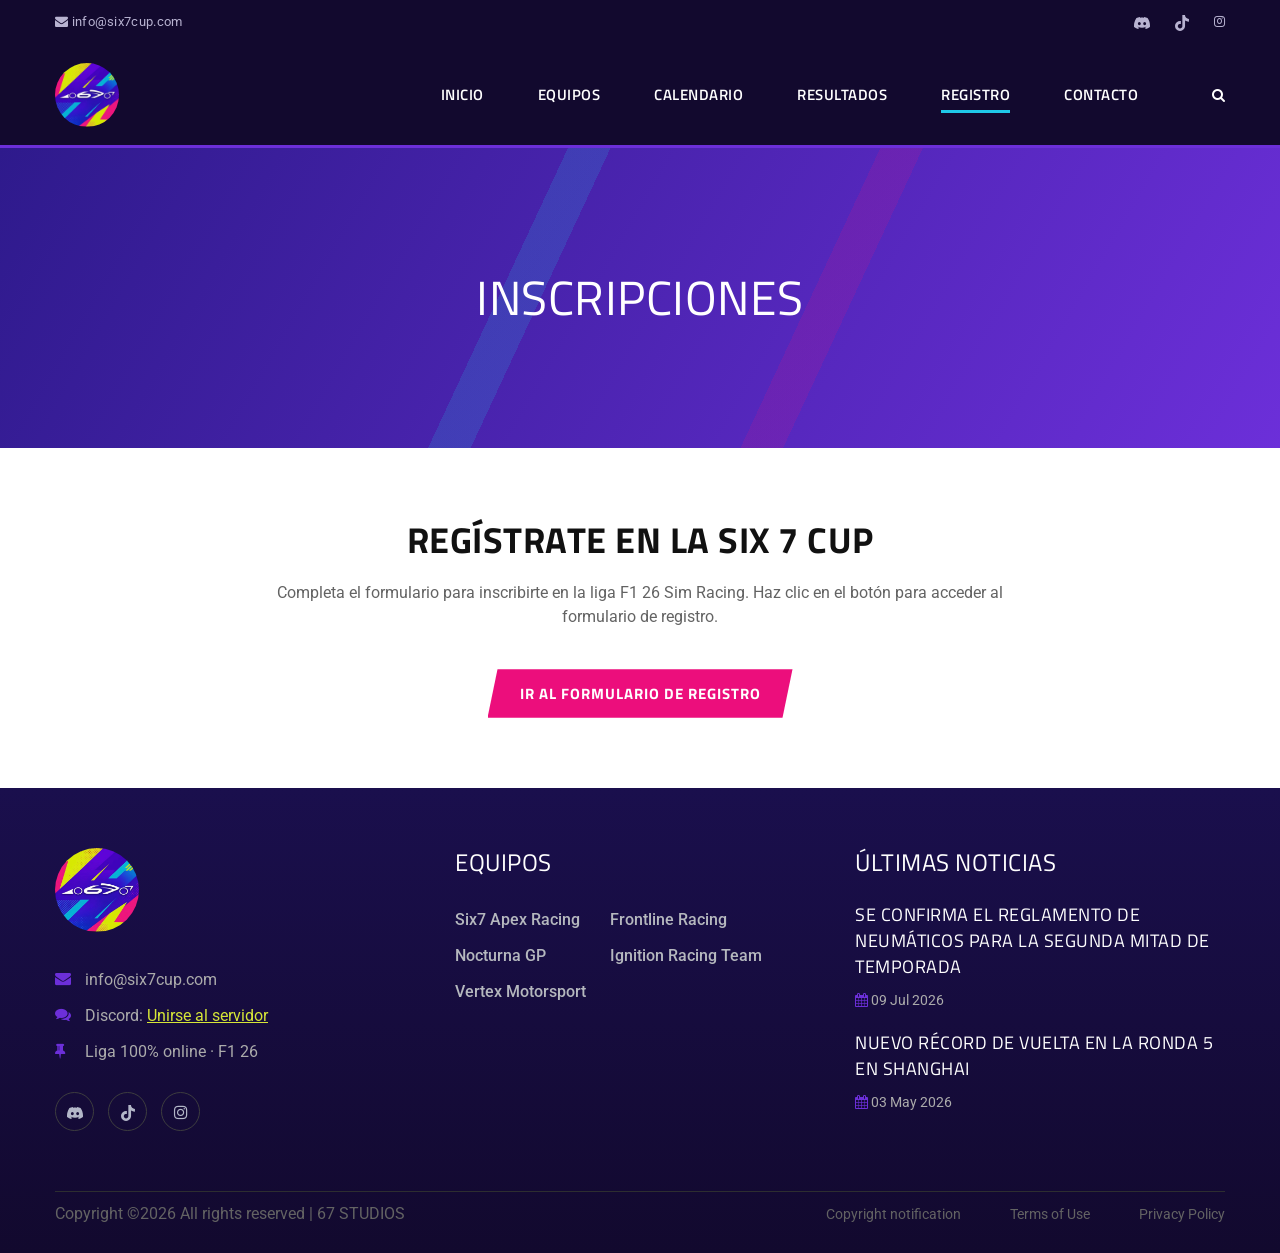
==== commit 8629483c: "Add files via upload" ====
--- a/blog.html
+++ b/blog.html
@@ -168,7 +168,26 @@
                         </div>
                     </div>
                 </div>
-                
+                <div class="col-lg-4 col-md-6 offset-lg-1">
+                    <div class="fs-widget">
+                        <h4>Equipos</h4>
+                        <ul class="fw-links">
+                            <li><a href="./club.html">Six7 Apex Racing</a></li>
+                            <li><a href="./club.html">Nocturna GP</a></li>
+                            <li><a href="./club.html">Vertex Motorsport</a></li>
+                        </ul>
+                        <ul class="fw-links">
+                            <li><a href="./club.html">Frontline Racing</a></li>
+                            <li><a href="./club.html">Ignition Racing Team</a></li>
+                        </ul>
+                    </div>
+                </div>
+                <div class="col-lg-4">
+                    <div class="fs-widget">
+                        <h4>Últimas noticias</h4>
+                        <div id="footerNewsContainer"></div>
+                    </div>
+                </div>
             </div>
         </div>
         <div class="container">
@@ -209,7 +228,8 @@
     <script src="js/jquery.magnific-popup.min.js"></script>
     <script src="js/jquery.slicknav.js"></script>
     <script src="js/owl.carousel.min.js"></script>
+    <script src="js/data-render.js"></script>
     <script src="js/main.js"></script>
 </body>
 
-</html>
+</html>
--- a/css/style.css
+++ b/css/style.css
@@ -1339,6 +1339,32 @@
 	background: #dd4b39;
 }
 
+.follow-links ul li.discord {
+	background: #5865F2;
+}
+
+.follow-links ul li.tiktok {
+	background: #010101;
+}
+
+.follow-links ul li.instagram {
+	background: #C13584;
+}
+
+.follow-links ul li a {
+	display: block;
+	overflow: hidden;
+	color: #ffffff;
+}
+
+.follow-links ul li svg {
+	width: 14px;
+	height: 14px;
+	fill: #ffffff;
+	float: left;
+	margin-top: 5px;
+}
+
 .follow-links ul li i {
 	font-size: 14px;
 	color: #ffffff;
@@ -2991,4 +3017,110 @@
 	.blog-hero-section {
 		height: 410px;
 	}
-}+}
+/*----------------------------------------*/
+/* Six 7 Cup - Custom polish additions */
+/*----------------------------------------*/
+
+.site-btn {
+	font-size: 15px;
+	color: #ffffff;
+	background: var(--s7-magenta);
+	font-family: "Titillium Web", sans-serif;
+	font-weight: 700;
+	text-transform: uppercase;
+	letter-spacing: 1px;
+	display: inline-block;
+	padding: 14px 32px 12px;
+	-webkit-clip-path: polygon(10px 0, 100% 0, calc(100% - 10px) 100%, 0 100%);
+	clip-path: polygon(10px 0, 100% 0, calc(100% - 10px) 100%, 0 100%);
+	transition: all 0.25s;
+	border: none;
+	cursor: pointer;
+}
+
+.site-btn:hover {
+	background: var(--s7-cyan);
+	color: var(--s7-indigo-darker);
+}
+
+.discord-btn {
+	color: var(--s7-lime);
+	text-decoration: underline;
+	transition: color 0.2s;
+}
+
+.discord-btn:hover {
+	color: var(--s7-cyan);
+}
+
+.fs-social a svg,
+.ht-links a svg,
+.cw-social a svg {
+	width: 16px;
+	height: 16px;
+	fill: currentColor;
+	vertical-align: middle;
+}
+
+.table-container {
+	overflow-x: auto;
+}
+
+.empty-state .empty-content {
+	text-align: center;
+	padding: 50px 20px;
+}
+
+.empty-state .empty-content .icon {
+	font-size: 42px;
+	margin-bottom: 14px;
+	line-height: 1;
+}
+
+.empty-state .empty-content h3 {
+	font-size: 17px;
+	color: #ababab;
+	font-weight: 400;
+	margin: 0;
+}
+
+.status-done .status-badge {
+	background: rgba(214, 230, 55, 0.15);
+	color: #8a9400;
+}
+
+/* Contact form feedback */
+.form-feedback {
+	display: none;
+	margin-top: 18px;
+	padding: 14px 18px;
+	border-radius: 3px;
+	font-size: 14px;
+	font-family: "Roboto", sans-serif;
+}
+
+.form-feedback.success {
+	display: block;
+	background: rgba(31, 200, 232, 0.12);
+	color: #1596b3;
+	border: 1px solid rgba(31, 200, 232, 0.3);
+}
+
+.form-feedback.error {
+	display: block;
+	background: rgba(236, 14, 124, 0.1);
+	color: var(--s7-magenta);
+	border: 1px solid rgba(236, 14, 124, 0.3);
+}
+
+.contact-form .group-in input.field-error,
+.contact-form .group-in textarea.field-error {
+	border-color: var(--s7-magenta) !important;
+}
+
+/* Mobile nav offcanvas top links, no fake placeholder date needed */
+.header__top--canvas .ht-info ul li a,
+.header__top .ht-info ul li a {
+	color: inherit;
+}
